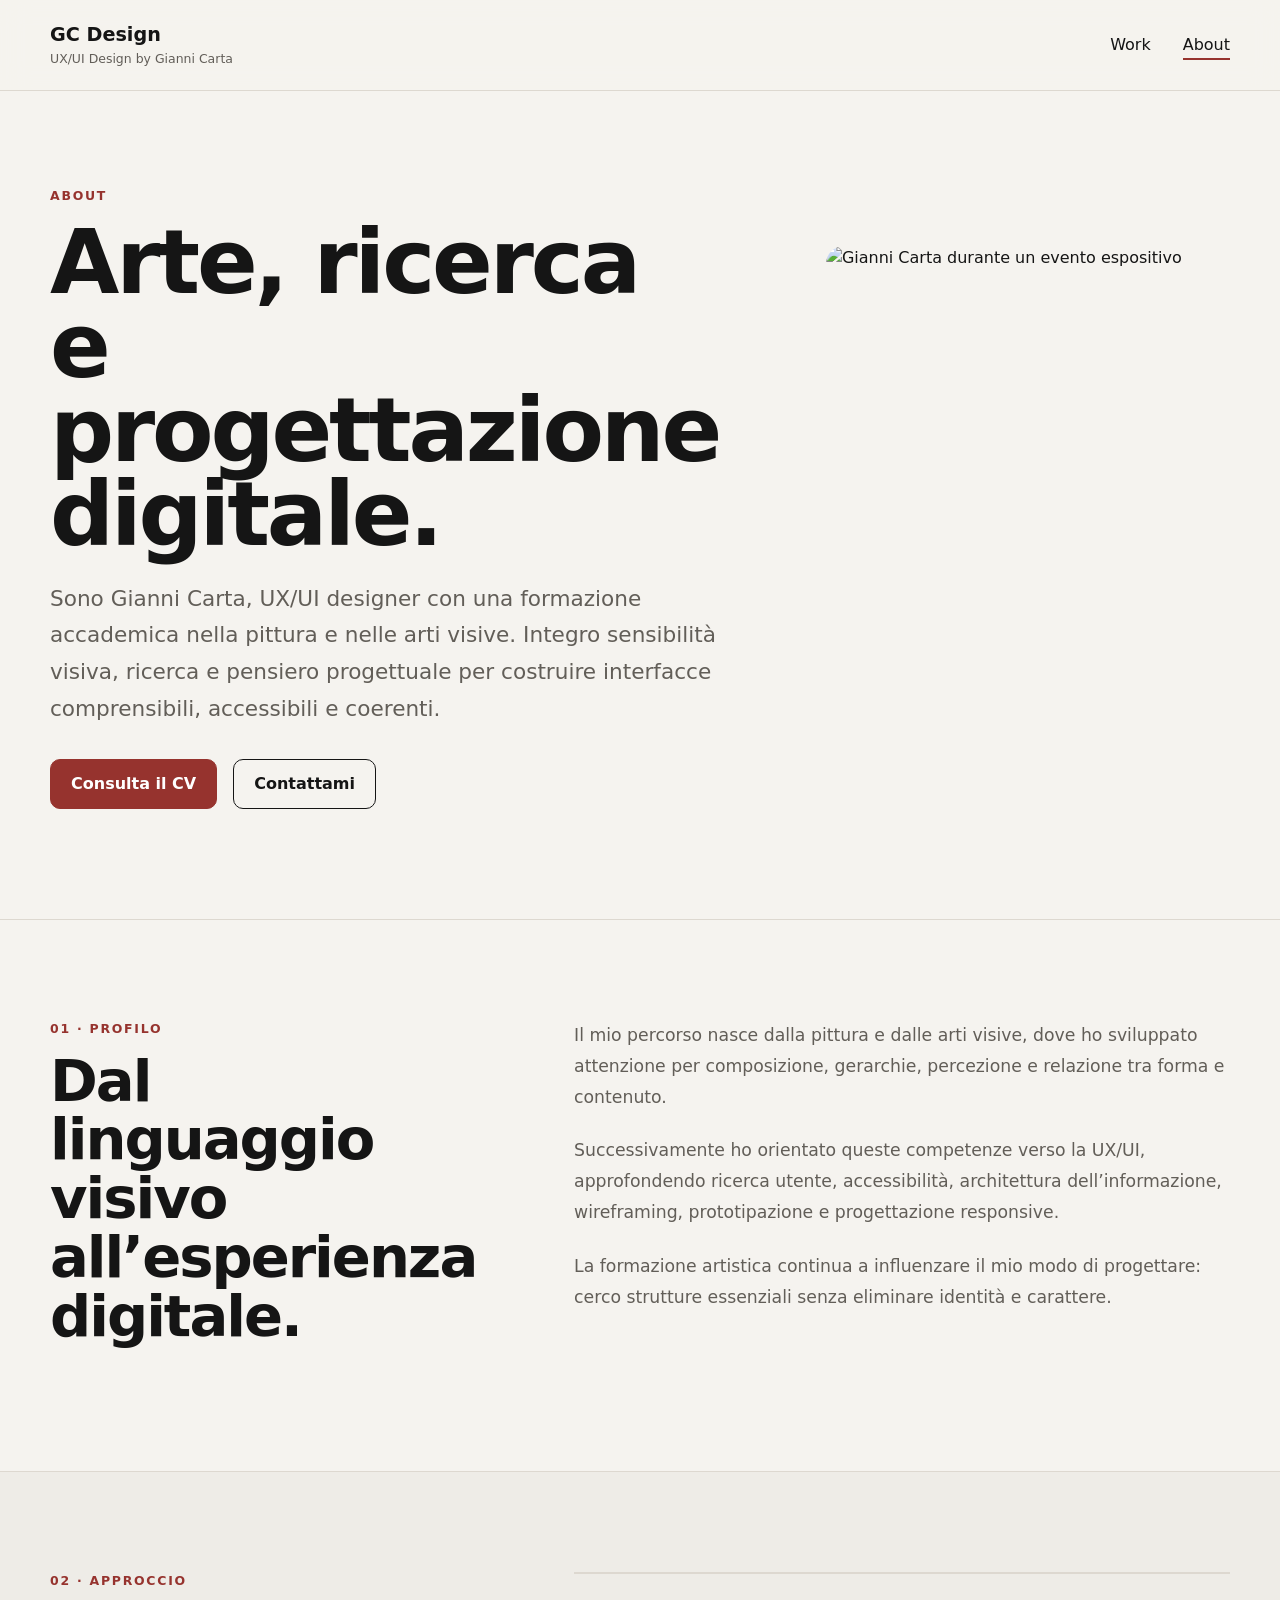
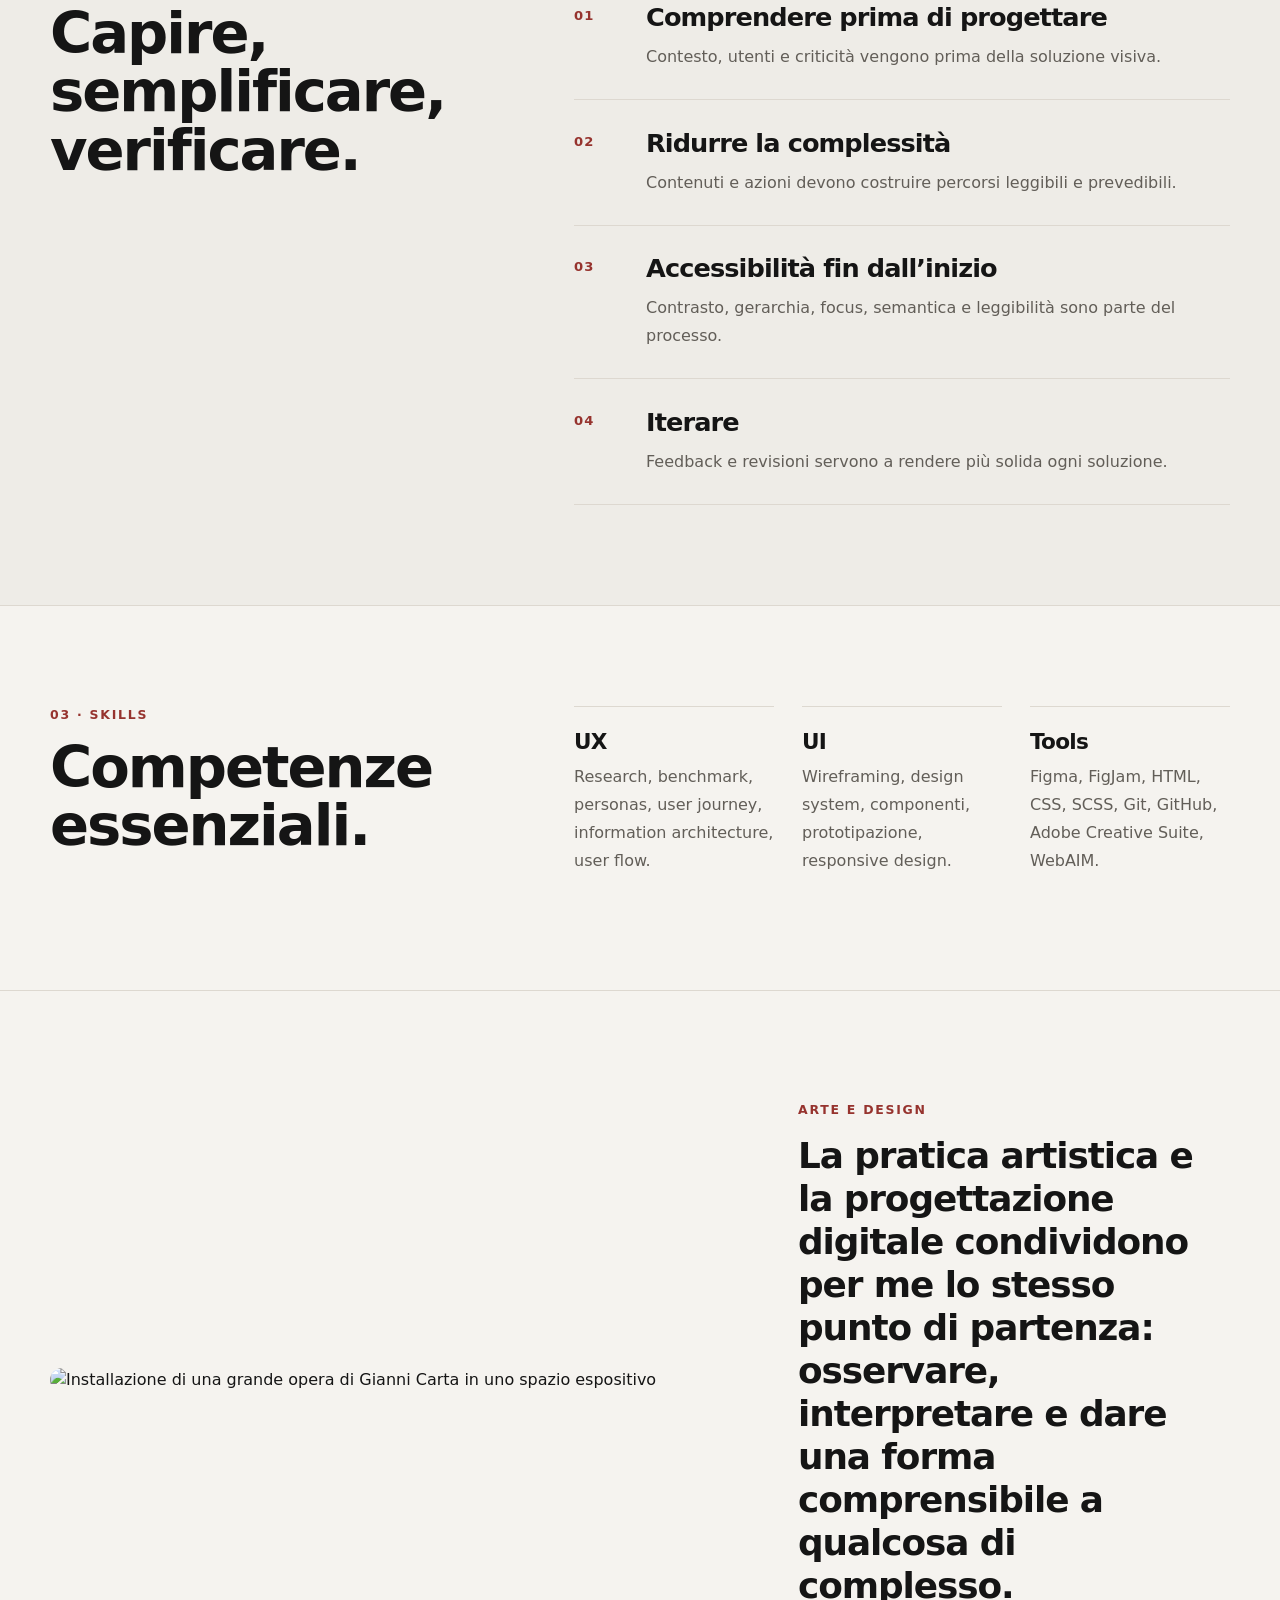
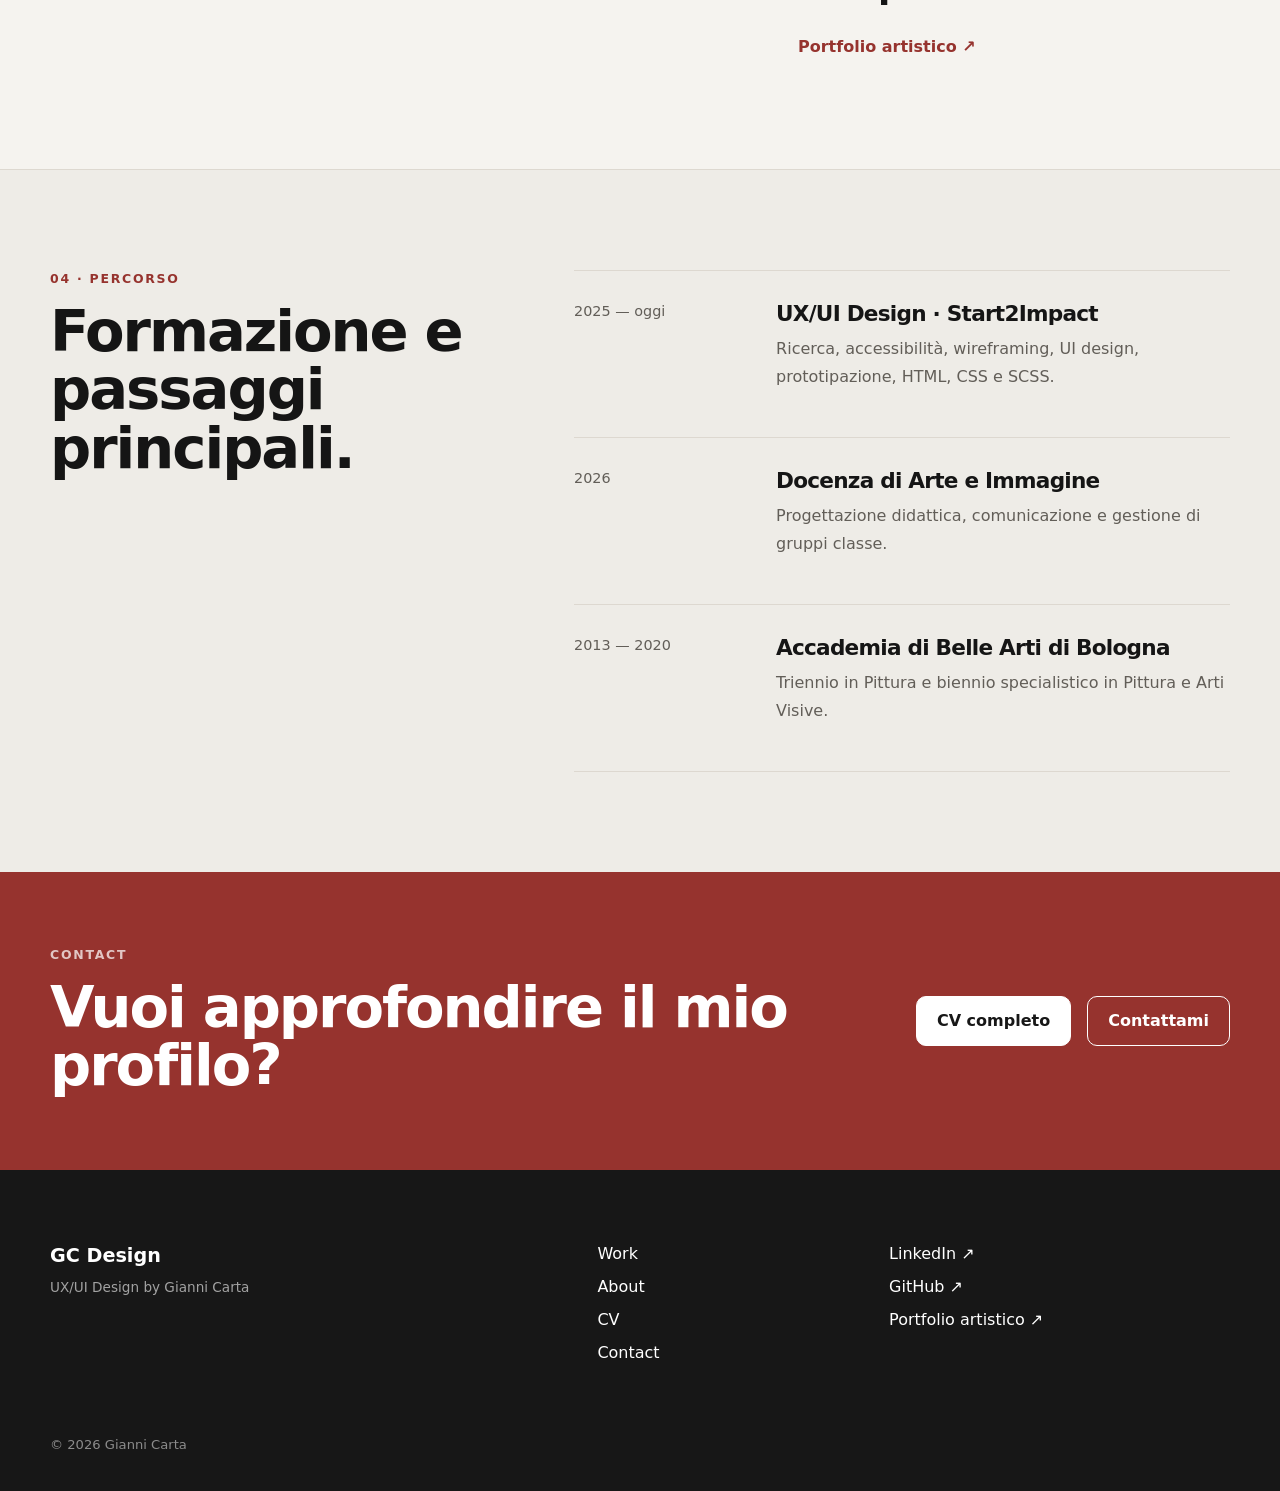
==== about.html @ ec9a5c9a "Update portfolio structure and interface" ====
<!DOCTYPE html>
<html lang="it">
<head>
  <meta charset="UTF-8">
  <meta name="viewport" content="width=device-width, initial-scale=1.0">
  <meta name="description" content="Profilo di Gianni Carta, UX/UI designer con formazione nella pittura e nelle arti visive.">

  <meta property="og:type" content="website">
  <meta property="og:title" content="About | GC Design">
  <meta property="og:description" content="Profilo di Gianni Carta, UX/UI designer con formazione nella pittura e nelle arti visive.">
  <meta property="og:image" content="assets/img/gc-logo-finale.png">

  <title>About | GC Design</title>

  <link rel="icon" type="image/png" href="assets/img/gc-logo-finale.png">
  <link href="https://cdn.jsdelivr.net/npm/bootstrap@5.3.3/dist/css/bootstrap.min.css" rel="stylesheet">
  <link rel="stylesheet" href="css/main.css">
</head>
<body id="top">
  <header class="site-header">
    <div class="site-shell header-inner">
      <a class="brand" href="index.html" aria-label="GC Design, Work">
        <span class="brand-name">GC Design</span>
        <span class="brand-subtitle">UX/UI Design by Gianni Carta</span>
      </a>

      <button
        class="menu-toggle"
        type="button"
        aria-expanded="false"
        aria-controls="main-menu"
        aria-label="Apri il menu di navigazione"
      >
        <span></span><span></span><span></span>
      </button>

      <nav id="main-menu" class="main-nav" aria-label="Navigazione principale">
        <ul class="nav-list">
          <li><a href="index.html">Work</a></li>
          <li><a class="active" aria-current="page" href="about.html">About</a></li>
        </ul>
      </nav>
    </div>
  </header>

  <main>
    <section class="about-hero">
      <div class="site-shell about-hero-grid reveal">
        <div>
          <p class="kicker">About</p>
          <h1>Arte, ricerca e progettazione digitale.</h1>
          <p class="intro-lead">
            Sono Gianni Carta, UX/UI designer con una formazione accademica nella
            pittura e nelle arti visive. Integro sensibilità visiva, ricerca e
            pensiero progettuale per costruire interfacce comprensibili, accessibili
            e coerenti.
          </p>

          <div class="about-actions d-flex flex-wrap gap-3">
            <a class="button-primary" href="cv.html">Consulta il CV</a>
            <a class="button-secondary" href="contact.html">Contattami</a>
          </div>
        </div>

        <figure class="portrait-card">
          <img
            src="assets/img/about/gianni-event-portrait.webp"
            alt="Gianni Carta durante un evento espositivo"
          >
        </figure>
      </div>
    </section>

    <section class="about-block">
      <div class="site-shell split-section reveal">
        <div>
          <p class="kicker">01 · Profilo</p>
          <h2>Dal linguaggio visivo all’esperienza digitale.</h2>
        </div>

        <div class="split-copy">
          <p>
            Il mio percorso nasce dalla pittura e dalle arti visive, dove ho
            sviluppato attenzione per composizione, gerarchie, percezione e
            relazione tra forma e contenuto.
          </p>
          <p>
            Successivamente ho orientato queste competenze verso la UX/UI,
            approfondendo ricerca utente, accessibilità, architettura
            dell’informazione, wireframing, prototipazione e progettazione
            responsive.
          </p>
          <p>
            La formazione artistica continua a influenzare il mio modo di
            progettare: cerco strutture essenziali senza eliminare identità e
            carattere.
          </p>
        </div>
      </div>
    </section>

    <section class="about-block section-muted">
      <div class="site-shell split-section reveal">
        <div>
          <p class="kicker">02 · Approccio</p>
          <h2>Capire, semplificare, verificare.</h2>
        </div>

        <div class="principles-list">

          <article class="principle-item reveal">
            <span class="principle-number">01</span>
            <div class="principle-copy">
              <h3>Comprendere prima di progettare</h3>
              <p>Contesto, utenti e criticità vengono prima della soluzione visiva.</p>
            </div>
          </article>

          <article class="principle-item reveal">
            <span class="principle-number">02</span>
            <div class="principle-copy">
              <h3>Ridurre la complessità</h3>
              <p>Contenuti e azioni devono costruire percorsi leggibili e prevedibili.</p>
            </div>
          </article>

          <article class="principle-item reveal">
            <span class="principle-number">03</span>
            <div class="principle-copy">
              <h3>Accessibilità fin dall’inizio</h3>
              <p>Contrasto, gerarchia, focus, semantica e leggibilità sono parte del processo.</p>
            </div>
          </article>

          <article class="principle-item reveal">
            <span class="principle-number">04</span>
            <div class="principle-copy">
              <h3>Iterare</h3>
              <p>Feedback e revisioni servono a rendere più solida ogni soluzione.</p>
            </div>
          </article>

        </div>
      </div>
    </section>

    <section class="about-block">
      <div class="site-shell split-section reveal">
        <div>
          <p class="kicker">03 · Skills</p>
          <h2>Competenze essenziali.</h2>
        </div>

        <div class="skill-columns">
          <div>
            <h3>UX</h3>
            <p>Research, benchmark, personas, user journey, information architecture, user flow.</p>
          </div>
          <div>
            <h3>UI</h3>
            <p>Wireframing, design system, componenti, prototipazione, responsive design.</p>
          </div>
          <div>
            <h3>Tools</h3>
            <p>Figma, FigJam, HTML, CSS, SCSS, Git, GitHub, Adobe Creative Suite, WebAIM.</p>
          </div>
        </div>
      </div>
    </section>

    <section class="about-art">
      <div class="site-shell art-grid reveal">
        <figure>
          <img
            src="assets/img/about/about-artwork-installation.webp"
            alt="Installazione di una grande opera di Gianni Carta in uno spazio espositivo"
          >
        </figure>

        <div>
          <p class="kicker">Arte e design</p>
          <blockquote>
            La pratica artistica e la progettazione digitale condividono per me
            lo stesso punto di partenza: osservare, interpretare e dare una forma
            comprensibile a qualcosa di complesso.
          </blockquote>
          <a class="text-link" href="https://giannicarta.com" target="_blank" rel="noopener noreferrer">
            Portfolio artistico ↗
          </a>
        </div>
      </div>
    </section>

    <section class="about-block section-muted">
      <div class="site-shell split-section reveal">
        <div>
          <p class="kicker">04 · Percorso</p>
          <h2>Formazione e passaggi principali.</h2>
        </div>

        <div class="timeline-simple">
          <article>
            <time>2025 — oggi</time>
            <div>
              <h3>UX/UI Design · Start2Impact</h3>
              <p>Ricerca, accessibilità, wireframing, UI design, prototipazione, HTML, CSS e SCSS.</p>
            </div>
          </article>
          <article>
            <time>2026</time>
            <div>
              <h3>Docenza di Arte e Immagine</h3>
              <p>Progettazione didattica, comunicazione e gestione di gruppi classe.</p>
            </div>
          </article>
          <article>
            <time>2013 — 2020</time>
            <div>
              <h3>Accademia di Belle Arti di Bologna</h3>
              <p>Triennio in Pittura e biennio specialistico in Pittura e Arti Visive.</p>
            </div>
          </article>
        </div>
      </div>
    </section>

    <section class="contact-strip">
      <div class="site-shell contact-strip-inner">
        <div>
          <p class="kicker kicker-light">Contact</p>
          <h2>Vuoi approfondire il mio profilo?</h2>
        </div>
        <div class="d-flex flex-wrap gap-3">
          <a class="button-light" href="cv.html">CV completo</a>
          <a class="button-light button-light-outline" href="contact.html">Contattami</a>
        </div>
      </div>
    </section>
  </main>

  <footer class="site-footer">
    <div class="site-shell footer-grid">
      <div>
        <p class="footer-brand">GC Design</p>
        <p class="footer-note">UX/UI Design by Gianni Carta</p>
      </div>

      <nav aria-label="Navigazione secondaria">
        <ul class="footer-links">
          <li><a href="index.html">Work</a></li>
          <li><a href="about.html">About</a></li>
          <li><a href="cv.html">CV</a></li>
          <li><a href="contact.html">Contact</a></li>
        </ul>
      </nav>

      <div class="footer-links">
        <a href="https://www.linkedin.com/in/gianni-carta-244ba2430/" target="_blank" rel="noopener noreferrer">LinkedIn ↗</a>
        <a href="https://github.com/giannicartaux-arch" target="_blank" rel="noopener noreferrer">GitHub ↗</a>
        <a href="https://giannicarta.com" target="_blank" rel="noopener noreferrer">Portfolio artistico ↗</a>
      </div>

      <p class="footer-copy">© 2026 Gianni Carta</p>
    </div>
  </footer>

  <button class="back-to-top" type="button" aria-label="Torna all'inizio della pagina" title="Torna su">
    ↑
  </button>

  <script src="js/main.js"></script>
</body>
</html>
---- css/main.css ----
/* ====================================================== */
/* GC DESIGN — MAIN SCSS */
/* Revisione semplificata Work / About */
/* ====================================================== */



:root {
  --bs-body-font-family: Inter, ui-sans-serif, system-ui, -apple-system, BlinkMacSystemFont, "Segoe UI", sans-serif;
}

*,
*::before,
*::after {
  box-sizing: border-box;
}

html {
  scroll-behavior: smooth;
}

body {
  margin: 0;
  background: #f5f3ef;
  color: #151515;
  font-family: var(--bs-body-font-family);
  line-height: 1.5;
}

body.menu-open {
  overflow: hidden;
}

img,
video,
svg {
  display: block;
  max-width: 100%;
}

a {
  color: inherit;
}

a:focus-visible,
button:focus-visible,
input:focus-visible,
textarea:focus-visible {
  outline: 3px solid rgba(150, 51, 46, 0.28);
  outline-offset: 4px;
}

button,
input,
textarea {
  font: inherit;
}

ul,
ol {
  margin: 0;
  padding: 0;
}

.site-shell {
  width: min(calc(100% - 48px), 1180px);
  margin-inline: auto;
}

.kicker {
  margin: 0 0 14px;
  color: #96332e;
  font-size: 0.78rem;
  font-weight: 800;
  letter-spacing: 0.14em;
  text-transform: uppercase;
}

.kicker-light {
  color: rgba(255, 255, 255, 0.72);
}

h1,
h2,
h3,
p {
  margin-top: 0;
}

h1,
h2,
h3 {
  font-weight: 760;
  letter-spacing: -0.035em;
}

h1 {
  margin-bottom: 24px;
  font-size: clamp(3rem, 7vw, 6.4rem);
  line-height: 0.94;
}

h2 {
  margin-bottom: 24px;
  font-size: clamp(2rem, 4.5vw, 4.2rem);
  line-height: 1.02;
}

h3 {
  font-size: 1.35rem;
  line-height: 1.2;
}

.intro-lead {
  max-width: 780px;
  margin-bottom: 32px;
  color: #625e58;
  font-size: clamp(1.08rem, 1.8vw, 1.35rem);
  line-height: 1.7;
}

.text-link {
  color: #96332e;
  font-weight: 700;
  text-decoration: none;
}

.text-link:hover {
  text-decoration: underline;
}

.button-primary,
.button-secondary,
.button-light {
  display: inline-flex;
  align-items: center;
  justify-content: center;
  min-height: 48px;
  padding: 12px 20px;
  border-radius: 10px;
  font-weight: 700;
  text-decoration: none;
  transition: transform 180ms ease, background-color 180ms ease, color 180ms ease;
}

.button-primary {
  border: 1px solid #96332e;
  background: #96332e;
  color: #fff;
}

.button-primary:hover {
  background: #782721;
  color: #fff;
  transform: translateY(-2px);
}

.button-secondary {
  border: 1px solid #151515;
  background: transparent;
  color: #151515;
}

.button-secondary:hover {
  background: #151515;
  color: #fff;
  transform: translateY(-2px);
}

.button-light {
  border: 1px solid #fff;
  background: #fff;
  color: #171717;
}

.button-light:hover {
  color: #171717;
  transform: translateY(-2px);
}

.button-light-outline {
  background: transparent;
  color: #fff;
}

/* HEADER */

.site-header {
  position: sticky;
  top: 0;
  z-index: 1000;
  border-bottom: 1px solid #ddd8d0;
  background: rgba(245, 243, 239, 0.94);
  backdrop-filter: blur(14px);
}

.header-inner {
  display: flex;
  min-height: 90px;
  align-items: center;
  justify-content: space-between;
  gap: 32px;
}

.brand {
  display: inline-flex;
  flex-direction: column;
  text-decoration: none;
}

.brand-name {
  font-size: 1.2rem;
  font-weight: 800;
}

.brand-subtitle {
  color: #625e58;
  font-size: 0.78rem;
}

.nav-list {
  display: flex;
  gap: 32px;
  list-style: none;
}

.nav-list a {
  position: relative;
  padding: 8px 0;
  text-decoration: none;
}

.nav-list a::after {
  position: absolute;
  right: 0;
  bottom: 2px;
  left: 0;
  height: 2px;
  background: #96332e;
  content: "";
  opacity: 0;
  transform: scaleX(0.4);
  transition: opacity 160ms ease, transform 160ms ease;
}

.nav-list a:hover::after,
.nav-list a.active::after {
  opacity: 1;
  transform: scaleX(1);
}

.menu-toggle {
  display: none;
  width: 44px;
  height: 44px;
  padding: 9px;
  border: 0;
  background: transparent;
}

.menu-toggle span {
  display: block;
  height: 2px;
  margin: 5px 0;
  background: #151515;
  transition: transform 180ms ease, opacity 180ms ease;
}

/* HOME / WORK */

.work-intro {
  padding: 110px 0 100px;
}

.work-intro-inner {
  max-width: 980px;
}

.intro-links {
  margin-top: 28px;
}

.work-section {
  padding: 36px 0 120px;
}

.section-label-row {
  margin-bottom: 28px;
}

.work-list {
  display: grid;
  gap: 42px;
}

.work-card {
  position: relative;
  display: block;
  overflow: hidden;
  aspect-ratio: 16 / 9;
  border-radius: 18px;
  background: #ddd;
  box-shadow: 0 18px 50px rgba(0, 0, 0, 0.08);
  text-decoration: none;
}

.work-card img {
  width: 100%;
  height: 100%;
  object-fit: cover;
  transition: transform 420ms ease, filter 260ms ease;
}

.work-card::after {
  position: absolute;
  inset: 0;
  background: rgba(0, 0, 0, 0.58);
  content: "";
  opacity: 0;
  transition: opacity 220ms ease;
}

.work-card-overlay {
  position: absolute;
  z-index: 2;
  inset: auto 0 0 0;
  display: flex;
  flex-direction: column;
  gap: 8px;
  padding: clamp(24px, 5vw, 54px);
  color: #fff;
  opacity: 0;
  transform: translateY(14px);
  transition: opacity 220ms ease, transform 220ms ease;
}

.work-card-type {
  font-size: 0.8rem;
  font-weight: 800;
  letter-spacing: 0.12em;
  text-transform: uppercase;
}

.work-card-title {
  max-width: 800px;
  font-size: clamp(2rem, 5vw, 5rem);
  font-weight: 760;
  letter-spacing: -0.045em;
  line-height: 0.98;
}

.work-card-action {
  margin-top: 8px;
  font-weight: 700;
}

.work-card:hover img,
.work-card:focus-visible img {
  filter: saturate(0.8);
  transform: scale(1.015);
}

.work-card:hover::after,
.work-card:focus-visible::after,
.work-card:hover .work-card-overlay,
.work-card:focus-visible .work-card-overlay {
  opacity: 1;
}

.work-card:hover .work-card-overlay,
.work-card:focus-visible .work-card-overlay {
  transform: translateY(0);
}

.home-about,
.about-block,
.cv-section,
.contact-main,
.case-section {
  padding: 100px 0;
  border-top: 1px solid #ddd8d0;
}

.split-section,
.case-grid,
.cv-grid {
  display: grid;
  grid-template-columns: minmax(260px, 0.9fr) minmax(0, 1.4fr);
  gap: clamp(48px, 8vw, 110px);
  align-items: start;
}

.split-copy {
  max-width: 720px;
  color: #625e58;
  font-size: 1.08rem;
  line-height: 1.8;
}

.split-copy p + p {
  margin-top: 22px;
}

.contact-strip {
  padding: 74px 0;
  background: #96332e;
  color: #fff;
}

.contact-strip-inner {
  display: flex;
  align-items: center;
  justify-content: space-between;
  gap: 36px;
}

.contact-strip h2 {
  max-width: 760px;
  margin-bottom: 0;
}

/* ABOUT */

.about-hero,
.subpage-hero,
.contact-hero,
.case-hero {
  padding: 96px 0 110px;
}

.about-hero-grid,
.contact-hero-grid,
.subpage-hero-grid {
  display: grid;
  grid-template-columns: minmax(0, 1.25fr) minmax(280px, 0.75fr);
  gap: clamp(48px, 8vw, 110px);
  align-items: center;
}

.about-actions {
  margin-top: 28px;
}

.portrait-card {
  margin: 0;
}

.portrait-card img {
  width: 100%;
  aspect-ratio: 4 / 5;
  border-radius: 18px;
  object-fit: cover;
}

.section-muted {
  background: #eeece7;
}

.principles-list {
  border-top: 1px solid #ddd8d0;
}

.principles-list article {
  display: grid;
  grid-template-columns: 54px minmax(0, 1fr);
  gap: 18px;
  padding: 28px 0;
  border-bottom: 1px solid #ddd8d0;
}

.principles-list article > span {
  color: #96332e;
  font-size: 0.82rem;
  font-weight: 800;
}

.principles-list p,
.skill-columns p,
.timeline-simple p,
.cv-timeline p,
.cv-copy p,
.contact-info p,
.case-lead {
  color: #625e58;
  line-height: 1.75;
}

.skill-columns {
  display: grid;
  grid-template-columns: repeat(3, minmax(0, 1fr));
  gap: 28px;
}

.skill-columns > div {
  padding-top: 22px;
  border-top: 1px solid #ddd8d0;
}

.about-art {
  padding: 110px 0;
  border-top: 1px solid #ddd8d0;
}

.art-grid {
  display: grid;
  grid-template-columns: minmax(0, 1.2fr) minmax(280px, 0.8fr);
  gap: clamp(48px, 8vw, 100px);
  align-items: center;
}

.art-grid figure {
  margin: 0;
}

.art-grid img {
  width: 100%;
  border-radius: 18px;
}

.art-grid blockquote {
  margin: 0 0 28px;
  font-size: clamp(1.4rem, 2.8vw, 2.5rem);
  font-weight: 650;
  letter-spacing: -0.03em;
  line-height: 1.2;
}

.timeline-simple,
.cv-timeline {
  border-top: 1px solid #ddd8d0;
}

.timeline-simple article,
.cv-timeline article {
  display: grid;
  grid-template-columns: 170px minmax(0, 1fr);
  gap: 32px;
  padding: 30px 0;
  border-bottom: 1px solid #ddd8d0;
}

.timeline-simple time,
.cv-meta {
  color: #625e58;
  font-size: 0.9rem;
}

.cv-meta {
  display: flex;
  flex-direction: column;
  gap: 6px;
}

/* BREADCRUMB */

.breadcrumb {
  margin: 0;
  padding: 16px 0;
  border-bottom: 1px solid #ddd8d0;
  background: #ffffff;
}

.breadcrumb ol {
  display: flex;
  flex-wrap: wrap;
  gap: 8px;
  list-style: none;
  color: #625e58;
  font-size: 0.88rem;
}

.breadcrumb a {
  color: #625e58;
  text-decoration: none;
}

.breadcrumb a:hover {
  color: #96332e;
  text-decoration: underline;
}

.breadcrumb [aria-current="page"] {
  color: #151515;
  font-weight: 700;
}

/* CV */

.subpage-role {
  margin-bottom: 18px;
  color: #96332e;
  font-size: 1rem;
  font-weight: 800;
  letter-spacing: 0.1em;
  text-transform: uppercase;
}

.cv-heading {
  position: sticky;
  top: 116px;
}

.cv-copy {
  max-width: 760px;
  font-size: 1.08rem;
}

.cv-copy p + p {
  margin-top: 22px;
}

.tool-cloud {
  list-style: none;
}

.tool-cloud li {
  padding: 9px 14px;
  border: 1px solid #ddd8d0;
  border-radius: 999px;
  background: #ffffff;
}

.language-grid {
  display: grid;
  grid-template-columns: repeat(2, minmax(0, 1fr));
  gap: 28px;
}

/* CONTACT */

.email-card {
  position: relative;
  display: flex;
  min-height: 240px;
  flex-direction: column;
  justify-content: flex-end;
  gap: 10px;
  padding: 34px;
  border-radius: 18px;
  background: #96332e;
  color: #fff;
  text-decoration: none;
}

.email-card strong {
  font-size: clamp(1.5rem, 3vw, 2.5rem);
}

.email-card > span:last-child {
  position: absolute;
  top: 28px;
  right: 30px;
  font-size: 1.7rem;
}

.email-card:hover {
  background: #782721;
  color: #fff;
}

.contact-grid {
  display: grid;
  grid-template-columns: minmax(260px, 0.7fr) minmax(0, 1.3fr);
  gap: clamp(48px, 8vw, 110px);
  align-items: start;
}

.contact-info {
  position: sticky;
  top: 120px;
}

.contact-social {
  display: flex;
  flex-direction: column;
  margin-top: 34px;
  border-top: 1px solid #ddd8d0;
}

.contact-social a {
  padding: 14px 0;
  border-bottom: 1px solid #ddd8d0;
  text-decoration: none;
}

.contact-social a:hover {
  color: #96332e;
}

.contact-form-card {
  padding: clamp(26px, 4vw, 48px);
  border: 1px solid #ddd8d0;
  border-radius: 18px;
  background: #ffffff;
}

.form-intro {
  margin-bottom: 34px;
  color: #625e58;
}

.form-row {
  display: grid;
  grid-template-columns: repeat(2, minmax(0, 1fr));
  gap: 18px;
}

.form-field {
  display: flex;
  flex-direction: column;
  gap: 9px;
  margin-bottom: 20px;
}

.form-field label,
.consent-row label {
  font-size: 0.9rem;
  font-weight: 700;
}

.form-field input,
.form-field textarea {
  width: 100%;
  border: 1px solid #ddd8d0;
  border-radius: 10px;
  background: #f5f3ef;
  padding: 14px 15px;
  color: #151515;
}

.form-field textarea {
  resize: vertical;
}

.consent-row {
  display: grid;
  grid-template-columns: 20px minmax(0, 1fr);
  gap: 10px;
  align-items: start;
  margin: 6px 0 26px;
}

.form-footer {
  display: flex;
  align-items: center;
  gap: 22px;
}

.form-footer p {
  max-width: 340px;
  margin: 0;
  color: #625e58;
  font-size: 0.82rem;
}

/* CASE STUDY */

.case-hero-copy {
  max-width: 900px;
}

.case-cover {
  display: grid;
  margin: 56px 0 42px;
  place-items: center;
  overflow: hidden;
  min-height: 580px;
  border-radius: 18px;
  background: #ebe9e4;
}

.case-cover video {
  width: min(320px, 65vw);
  border: 1px solid #ddd8d0;
  border-radius: 18px;
  box-shadow: 0 18px 50px rgba(0, 0, 0, 0.08);
}

.case-facts {
  display: grid;
  grid-template-columns: repeat(4, minmax(0, 1fr));
  margin: 0;
  border-top: 1px solid #ddd8d0;
  border-bottom: 1px solid #ddd8d0;
}

.case-facts div {
  padding: 22px 20px;
  border-right: 1px solid #ddd8d0;
}

.case-facts div:last-child {
  border-right: 0;
}

.case-facts dt {
  margin-bottom: 7px;
  color: #96332e;
  font-size: 0.75rem;
  font-weight: 800;
  letter-spacing: 0.12em;
  text-transform: uppercase;
}

.case-facts dd {
  margin: 0;
  font-weight: 650;
}

.case-heading {
  position: sticky;
  top: 116px;
}

.case-body {
  min-width: 0;
}

.case-lead {
  max-width: 760px;
  font-size: 1.12rem;
}

.problem-grid {
  display: grid;
  grid-template-columns: repeat(2, minmax(0, 1fr));
  gap: 0 34px;
  margin-top: 54px;
}

.problem-grid article {
  padding: 26px 0;
  border-top: 1px solid #ddd8d0;
}

.problem-grid span {
  display: block;
  margin-bottom: 12px;
  color: #96332e;
  font-size: 0.8rem;
  font-weight: 800;
}

.case-figure {
  margin: 52px 0 0;
}

.case-figure img {
  width: 100%;
  border: 1px solid #ddd8d0;
  border-radius: 14px;
  background: #ffffff;
}

.case-figure figcaption {
  margin-top: 12px;
  color: #625e58;
  font-size: 0.86rem;
}

.two-image-grid {
  display: grid;
  grid-template-columns: repeat(2, minmax(0, 1fr));
  gap: 28px;
}

.case-mobile-shot {
  max-width: 680px;
}

.case-result {
  background: #96332e;
  color: #fff;
}

.case-result .case-lead {
  color: rgba(255, 255, 255, 0.78);
}

/* FOOTER */

.site-footer {
  padding: 72px 0 36px;
  background: #171717;
  color: #fff;
}

.footer-grid {
  display: grid;
  grid-template-columns: 1.2fr 0.6fr 0.8fr;
  gap: 36px;
}

.footer-brand {
  margin-bottom: 6px;
  font-size: 1.2rem;
  font-weight: 800;
}

.footer-note {
  color: rgba(255, 255, 255, 0.6);
  font-size: 0.85rem;
}

.footer-links {
  display: flex;
  flex-direction: column;
  gap: 9px;
  list-style: none;
}

.footer-links a {
  color: #fff;
  text-decoration: none;
}

.footer-links a:hover {
  text-decoration: underline;
}

.footer-copy {
  grid-column: 1 / -1;
  margin: 34px 0 0;
  color: rgba(255, 255, 255, 0.5);
  font-size: 0.82rem;
}

.back-to-top {
  position: fixed;
  z-index: 900;
  right: 24px;
  bottom: 24px;
  width: 46px;
  height: 46px;
  border: 1px solid #ddd8d0;
  border-radius: 50%;
  background: #ffffff;
  color: #151515;
  box-shadow: 0 18px 50px rgba(0, 0, 0, 0.08);
  opacity: 0;
  pointer-events: none;
  transform: translateY(10px);
  transition: opacity 180ms ease, transform 180ms ease;
}

.back-to-top.is-visible {
  opacity: 1;
  pointer-events: auto;
  transform: translateY(0);
}

/* RESPONSIVE */

@media (max-width: 900px) {
  .split-section,
  .case-grid,
  .cv-grid,
  .about-hero-grid,
  .contact-hero-grid,
  .subpage-hero-grid,
  .contact-grid,
  .art-grid {
    grid-template-columns: 1fr;
  }

  .case-facts {
    grid-template-columns: repeat(2, minmax(0, 1fr));
  }

  .case-facts div:nth-child(2) {
    border-right: 0;
  }

  .case-facts div:nth-child(-n + 2) {
    border-bottom: 1px solid #ddd8d0;
  }

  .cv-heading,
  .case-heading,
  .contact-info {
    position: static;
  }

  .skill-columns {
    grid-template-columns: 1fr;
  }

  .case-cover {
    min-height: 480px;
  }
}

@media (max-width: 760px) {
  .site-shell {
    width: min(calc(100% - 32px), 1180px);
  }

  .header-inner {
    min-height: 76px;
  }

  .brand-subtitle {
    display: none;
  }

  .menu-toggle {
    display: block;
  }

  .menu-toggle[aria-expanded="true"] span:nth-child(1) {
    transform: translateY(7px) rotate(45deg);
  }

  .menu-toggle[aria-expanded="true"] span:nth-child(2) {
    opacity: 0;
  }

  .menu-toggle[aria-expanded="true"] span:nth-child(3) {
    transform: translateY(-7px) rotate(-45deg);
  }

  .main-nav {
    position: fixed;
    inset: 76px 0 auto 0;
    display: none;
    min-height: calc(100vh - 76px);
    padding: 30px 24px;
    border-top: 1px solid #ddd8d0;
    background: #f5f3ef;
  }

  .main-nav.is-open {
    display: block;
  }

  .nav-list {
    flex-direction: column;
    gap: 0;
  }

  .nav-list li {
    border-bottom: 1px solid #ddd8d0;
  }

  .nav-list a {
    display: block;
    padding: 22px 0;
    font-size: 1.45rem;
  }

  .work-intro,
  .about-hero,
  .subpage-hero,
  .contact-hero,
  .case-hero {
    padding: 68px 0 76px;
  }

  .work-section,
  .home-about,
  .about-block,
  .cv-section,
  .contact-main,
  .case-section,
  .about-art {
    padding: 70px 0;
  }

  .work-list {
    gap: 24px;
  }

  .work-card {
    aspect-ratio: 4 / 3;
  }

  .work-card::after {
    opacity: 1;
    background: linear-gradient(to top, rgba(0, 0, 0, 0.72), rgba(0, 0, 0, 0.08) 65%);
  }

  .work-card-overlay {
    opacity: 1;
    transform: none;
  }

  .work-card-title {
    font-size: clamp(1.8rem, 9vw, 3.2rem);
  }

  .contact-strip-inner,
  .form-footer {
    align-items: flex-start;
    flex-direction: column;
  }

  .skill-columns,
  .problem-grid,
  .two-image-grid,
  .form-row,
  .language-grid {
    grid-template-columns: 1fr;
  }

  .timeline-simple article,
  .cv-timeline article {
    grid-template-columns: 1fr;
    gap: 10px;
  }

  .case-facts {
    grid-template-columns: 1fr;
  }

  .case-facts div,
  .case-facts div:nth-child(2) {
    border-right: 0;
    border-bottom: 1px solid #ddd8d0;
  }

  .case-facts div:last-child {
    border-bottom: 0;
  }

  .case-cover {
    min-height: 420px;
  }

  .case-cover video {
    width: min(280px, 70vw);
  }

  .footer-grid {
    grid-template-columns: 1fr;
  }

  .footer-copy {
    grid-column: auto;
  }

  .back-to-top {
    right: 16px;
    bottom: 16px;
  }
}

@media (prefers-reduced-motion: reduce) {
  *,
  *::before,
  *::after {
    scroll-behavior: auto !important;
    transition-duration: 0.01ms !important;
    animation-duration: 0.01ms !important;
    animation-iteration-count: 1 !important;
  }
}


/* ====================================================== */
/* V2 — HERO CENTRATO + REVEAL ON SCROLL */
/* ====================================================== */

.work-intro-inner {
  margin-inline: auto;
  text-align: center;
}

.work-intro-inner .intro-lead {
  margin-inline: auto;
}

.work-intro-inner .intro-links {
  justify-content: center;
}

.reveal {
  opacity: 0;
  transform: translateY(28px);
  transition:
    opacity 620ms ease,
    transform 620ms cubic-bezier(0.22, 1, 0.36, 1);
}

.reveal.is-visible {
  opacity: 1;
  transform: translateY(0);
}

.work-card.reveal {
  transition:
    opacity 620ms ease,
    transform 620ms cubic-bezier(0.22, 1, 0.36, 1),
    box-shadow 220ms ease;
}

@media (max-width: 760px) {
  .work-intro-inner {
    text-align: left;
  }

  .work-intro-inner .intro-lead {
    margin-inline: 0;
  }

  .work-intro-inner .intro-links {
    justify-content: flex-start;
  }
}

@media (prefers-reduced-motion: reduce) {
  .reveal,
  .reveal.is-visible {
    opacity: 1;
    transform: none;
  }
}


/* ====================================================== */
/* V3 — ABOUT LAYOUT + STICKY SECTION HEADING + MOTION */
/* ====================================================== */

@media (min-width: 901px) {
  .about-block .split-section > div:first-child,
  .home-about .split-section > div:first-child {
    position: sticky;
    top: 132px;
    align-self: start;
  }
}

.principles-list {
  width: 100%;
}

.principle-item {
  display: grid;
  grid-template-columns: 54px minmax(0, 1fr);
  gap: 24px;
  align-items: start;
  padding: 30px 0;
  border-bottom: 1px solid #ddd8d0;
}

.principle-item:first-child {
  border-top: 1px solid #ddd8d0;
}

.principle-number {
  padding-top: 4px;
  color: #96332e;
  font-size: 0.8rem;
  font-weight: 800;
  letter-spacing: 0.08em;
}

.principle-copy {
  min-width: 0;
  max-width: 680px;
}

.principle-copy h3 {
  margin-bottom: 10px;
  font-size: clamp(1.25rem, 2vw, 1.65rem);
}

.principle-copy p {
  max-width: 620px;
  margin-bottom: 0;
  color: #625e58;
  font-size: 1rem;
  line-height: 1.75;
}

.reveal {
  opacity: 0;
  transform: translateY(42px);
  transition:
    opacity 760ms ease,
    transform 760ms cubic-bezier(0.16, 1, 0.3, 1);
  will-change: opacity, transform;
}

.reveal.is-visible {
  opacity: 1;
  transform: translateY(0);
}

.principle-item.reveal:nth-child(2) { transition-delay: 70ms; }
.principle-item.reveal:nth-child(3) { transition-delay: 140ms; }
.principle-item.reveal:nth-child(4) { transition-delay: 210ms; }

@media (max-width: 900px) {
  .principle-item {
    grid-template-columns: 44px minmax(0, 1fr);
    gap: 18px;
  }
}

@media (max-width: 760px) {
  .principle-item {
    grid-template-columns: 36px minmax(0, 1fr);
    padding: 24px 0;
  }

  .principle-copy,
  .principle-copy p {
    max-width: none;
  }

  .reveal {
    transform: translateY(24px);
  }
}

@media (prefers-reduced-motion: reduce) {
  .reveal,
  .reveal.is-visible {
    opacity: 1;
    transform: none;
    transition: none;
  }
}


/* ====================================================== */
/* FINAL REFINEMENTS — HOME ACTIONS + CONTACT STACK */
/* ====================================================== */

.intro-actions {
  display: flex;
  flex-wrap: wrap;
  justify-content: center;
  gap: 16px;
  margin-top: 34px;
}

.intro-action {
  display: inline-flex;
  align-items: center;
  justify-content: space-between;
  gap: 24px;
  min-width: 180px;
  padding: 14px 18px;
  border-radius: 999px;
  font-weight: 750;
  text-decoration: none;
  transition:
    transform 180ms ease,
    background-color 180ms ease,
    color 180ms ease,
    border-color 180ms ease;
}

.intro-action-primary {
  border: 1px solid #96332e;
  background: #96332e;
  color: #fff;
}

.intro-action-primary:hover {
  background: #782721;
  color: #fff;
  transform: translateY(-2px);
}

.intro-action-secondary {
  border: 1px solid #ddd8d0;
  background: rgba(255, 255, 255, 0.58);
  color: #151515;
}

.intro-action-secondary:hover {
  border-color: #151515;
  background: #ffffff;
  color: #151515;
  transform: translateY(-2px);
}

.contact-stack {
  display: grid;
  gap: 54px;
}

.contact-info-panel {
  padding: clamp(28px, 4vw, 48px);
  border: 1px solid #ddd8d0;
  border-radius: 18px;
  background: rgba(255, 255, 255, 0.5);
}

.contact-info-heading {
  max-width: 760px;
  margin-bottom: 42px;
}

.contact-info-grid {
  display: grid;
  grid-template-columns: repeat(4, minmax(0, 1fr));
  gap: 0;
  border-top: 1px solid #ddd8d0;
}

.contact-info-grid article {
  min-width: 0;
  padding: 24px 28px 8px 0;
}

.contact-info-grid article + article {
  padding-left: 28px;
  border-left: 1px solid #ddd8d0;
}

.contact-info-label {
  display: block;
  margin-bottom: 12px;
  color: #96332e;
  font-size: 0.75rem;
  font-weight: 800;
  letter-spacing: 0.12em;
  text-transform: uppercase;
}

.contact-info-grid p {
  margin: 0;
  color: #151515;
  line-height: 1.65;
}

.contact-info-grid a {
  color: inherit;
  font-weight: 700;
  text-decoration: none;
}

.contact-info-grid a:hover {
  color: #96332e;
  text-decoration: underline;
}

.contact-social-inline {
  display: flex;
  flex-direction: column;
  gap: 8px;
}

.contact-form-wide {
  width: 100%;
  max-width: none;
}

.contact-form-wide > h2 {
  max-width: 860px;
}

.contact-form-wide .form-intro {
  max-width: 740px;
}

.contact-form-wide .contact-form {
  max-width: 980px;
}

.contact-form-wide .form-field textarea {
  min-height: 220px;
}

@media (max-width: 900px) {
  .contact-info-grid {
    grid-template-columns: repeat(2, minmax(0, 1fr));
  }

  .contact-info-grid article {
    padding: 22px 22px 22px 0;
    border-bottom: 1px solid #ddd8d0;
  }

  .contact-info-grid article + article {
    padding-left: 22px;
  }

  .contact-info-grid article:nth-child(3) {
    padding-left: 0;
    border-left: 0;
  }
}

@media (max-width: 760px) {
  .intro-actions {
    justify-content: flex-start;
    gap: 12px;
  }

  .intro-action {
    width: 100%;
    min-width: 0;
  }

  .contact-stack {
    gap: 30px;
  }

  .contact-info-panel {
    padding: 22px 18px;
  }

  .contact-info-heading {
    margin-bottom: 26px;
  }

  .contact-info-grid {
    grid-template-columns: 1fr;
  }

  .contact-info-grid article,
  .contact-info-grid article + article,
  .contact-info-grid article:nth-child(3) {
    padding: 20px 0;
    border-left: 0;
    border-bottom: 1px solid #ddd8d0;
  }

  .contact-info-grid article:last-child {
    border-bottom: 0;
  }

  .contact-form-wide .contact-form {
    max-width: none;
  }
}


/* ====================================================== */
/* JOJOB — PDF PROJECT CARDS */
/* ====================================================== */

.case-cover {
  min-height: 0;
  padding: clamp(24px, 4vw, 52px);
}

.case-cover img {
  width: 100%;
  max-height: 720px;
  object-fit: contain;
  border-radius: 14px;
}

.case-resource-grid {
  display: grid;
  grid-template-columns: repeat(2, minmax(0, 1fr));
  gap: 28px;
  margin-top: 48px;
}

.case-resource-card {
  overflow: hidden;
  border: 1px solid #ddd8d0;
  border-radius: 18px;
  background: #ffffff;
  color: #151515;
  text-decoration: none;
  transition:
    transform 220ms ease,
    box-shadow 220ms ease,
    border-color 220ms ease;
}

.case-resource-card:hover,
.case-resource-card:focus-visible {
  border-color: rgba(150, 51, 46, 0.4);
  box-shadow: 0 18px 50px rgba(0, 0, 0, 0.08);
  color: #151515;
  transform: translateY(-4px);
}

.case-resource-media {
  overflow: hidden;
  aspect-ratio: 16 / 10;
  border-bottom: 1px solid #ddd8d0;
  background: #ebe8e2;
}

.case-resource-media img {
  width: 100%;
  height: 100%;
  object-fit: cover;
  transition:
    transform 320ms ease,
    opacity 220ms ease;
}

.case-resource-card:hover .case-resource-media img,
.case-resource-card:focus-visible .case-resource-media img {
  opacity: 0.9;
  transform: scale(1.015);
}

.case-resource-copy {
  padding: 24px;
}

.case-resource-label {
  margin-bottom: 10px;
  color: #96332e;
  font-size: 0.74rem;
  font-weight: 800;
  letter-spacing: 0.12em;
  text-transform: uppercase;
}

.case-resource-copy h3 {
  margin-bottom: 22px;
  font-size: clamp(1.45rem, 2.5vw, 2rem);
}

.case-resource-copy > span {
  color: #625e58;
  font-size: 0.9rem;
  font-weight: 700;
}

.case-final-ui {
  margin-top: 72px;
}

@media (max-width: 760px) {
  .case-resource-grid {
    grid-template-columns: 1fr;
    gap: 20px;
    margin-top: 34px;
  }

  .case-resource-copy {
    padding: 20px;
  }

  .case-resource-media {
    aspect-ratio: 4 / 3;
  }

  .case-final-ui {
    margin-top: 48px;
  }
}


/* ====================================================== */
/* HOME HERO — REFINED EDITORIAL VERSION */
/* ====================================================== */

.work-intro {
  padding-block: clamp(86px, 11vw, 150px) clamp(78px, 9vw, 120px);
}

.work-intro-inner {
  max-width: 940px;
}

.work-intro-inner .kicker {
  margin-bottom: 22px;
}

.work-intro-inner h1 {
  max-width: 920px;
  margin-inline: auto;
  margin-bottom: 26px;
  font-size: clamp(3.7rem, 7.2vw, 6.7rem);
  line-height: 0.94;
  letter-spacing: -0.055em;
  text-wrap: balance;
}

.work-intro-inner .intro-lead {
  max-width: 760px;
  font-size: clamp(1.05rem, 1.45vw, 1.25rem);
  line-height: 1.68;
}

.intro-actions {
  display: flex;
  flex-wrap: wrap;
  justify-content: center;
  gap: 14px;
  margin-top: 38px;
}

.intro-action {
  display: inline-flex;
  align-items: center;
  justify-content: space-between;
  gap: 28px;
  min-width: 168px;
  min-height: 52px;
  padding: 13px 17px 13px 20px;
  border-radius: 12px;
  font-size: 0.94rem;
  font-weight: 760;
  letter-spacing: -0.01em;
  text-decoration: none;
  transition: transform 180ms ease, background-color 180ms ease, border-color 180ms ease, color 180ms ease, box-shadow 180ms ease;
}

.intro-action-icon {
  display: inline-flex;
  align-items: center;
  justify-content: center;
  width: 24px;
  height: 24px;
  font-size: 1rem;
  transition: transform 180ms ease;
}

.intro-action-primary {
  border: 1px solid #96332e;
  background: #96332e;
  color: #fff;
  box-shadow: 0 8px 22px rgba(150, 51, 46, 0.12);
}

.intro-action-primary:hover,
.intro-action-primary:focus-visible {
  background: #782721;
  border-color: #782721;
  color: #fff;
  transform: translateY(-2px);
  box-shadow: 0 12px 28px rgba(150, 51, 46, 0.18);
}

.intro-action-secondary {
  border: 1px solid #ddd8d0;
  background: rgba(255, 255, 255, 0.56);
  color: #151515;
}

.intro-action-secondary:hover,
.intro-action-secondary:focus-visible {
  border-color: rgba(21, 21, 21, 0.45);
  background: #ffffff;
  color: #151515;
  transform: translateY(-2px);
}

.intro-action:hover .intro-action-icon,
.intro-action:focus-visible .intro-action-icon {
  transform: translate(2px, -2px);
}

.work-card-overlay {
  transition: background-color 220ms ease, opacity 220ms ease;
}

.work-card:hover .work-card-overlay,
.work-card:focus-visible .work-card-overlay {
  background: rgba(0, 0, 0, 0.62);
}

@media (max-width: 760px) {
  .work-intro { padding-block: 72px 68px; }
  .work-intro-inner { max-width: none; text-align: left; }
  .work-intro-inner h1 { max-width: 620px; margin-inline: 0; font-size: clamp(3rem, 15vw, 4.6rem); line-height: 0.96; }
  .work-intro-inner .intro-lead { margin-inline: 0; max-width: 610px; font-size: 1.02rem; }
  .intro-actions { justify-content: flex-start; gap: 12px; margin-top: 30px; }
  .intro-action { width: auto; min-width: 158px; }
  .work-card-overlay { background: rgba(0, 0, 0, 0.58); }
}

@media (max-width: 480px) {
  .intro-actions { display: grid; grid-template-columns: 1fr 1fr; width: 100%; }
  .intro-action { min-width: 0; width: 100%; }
}
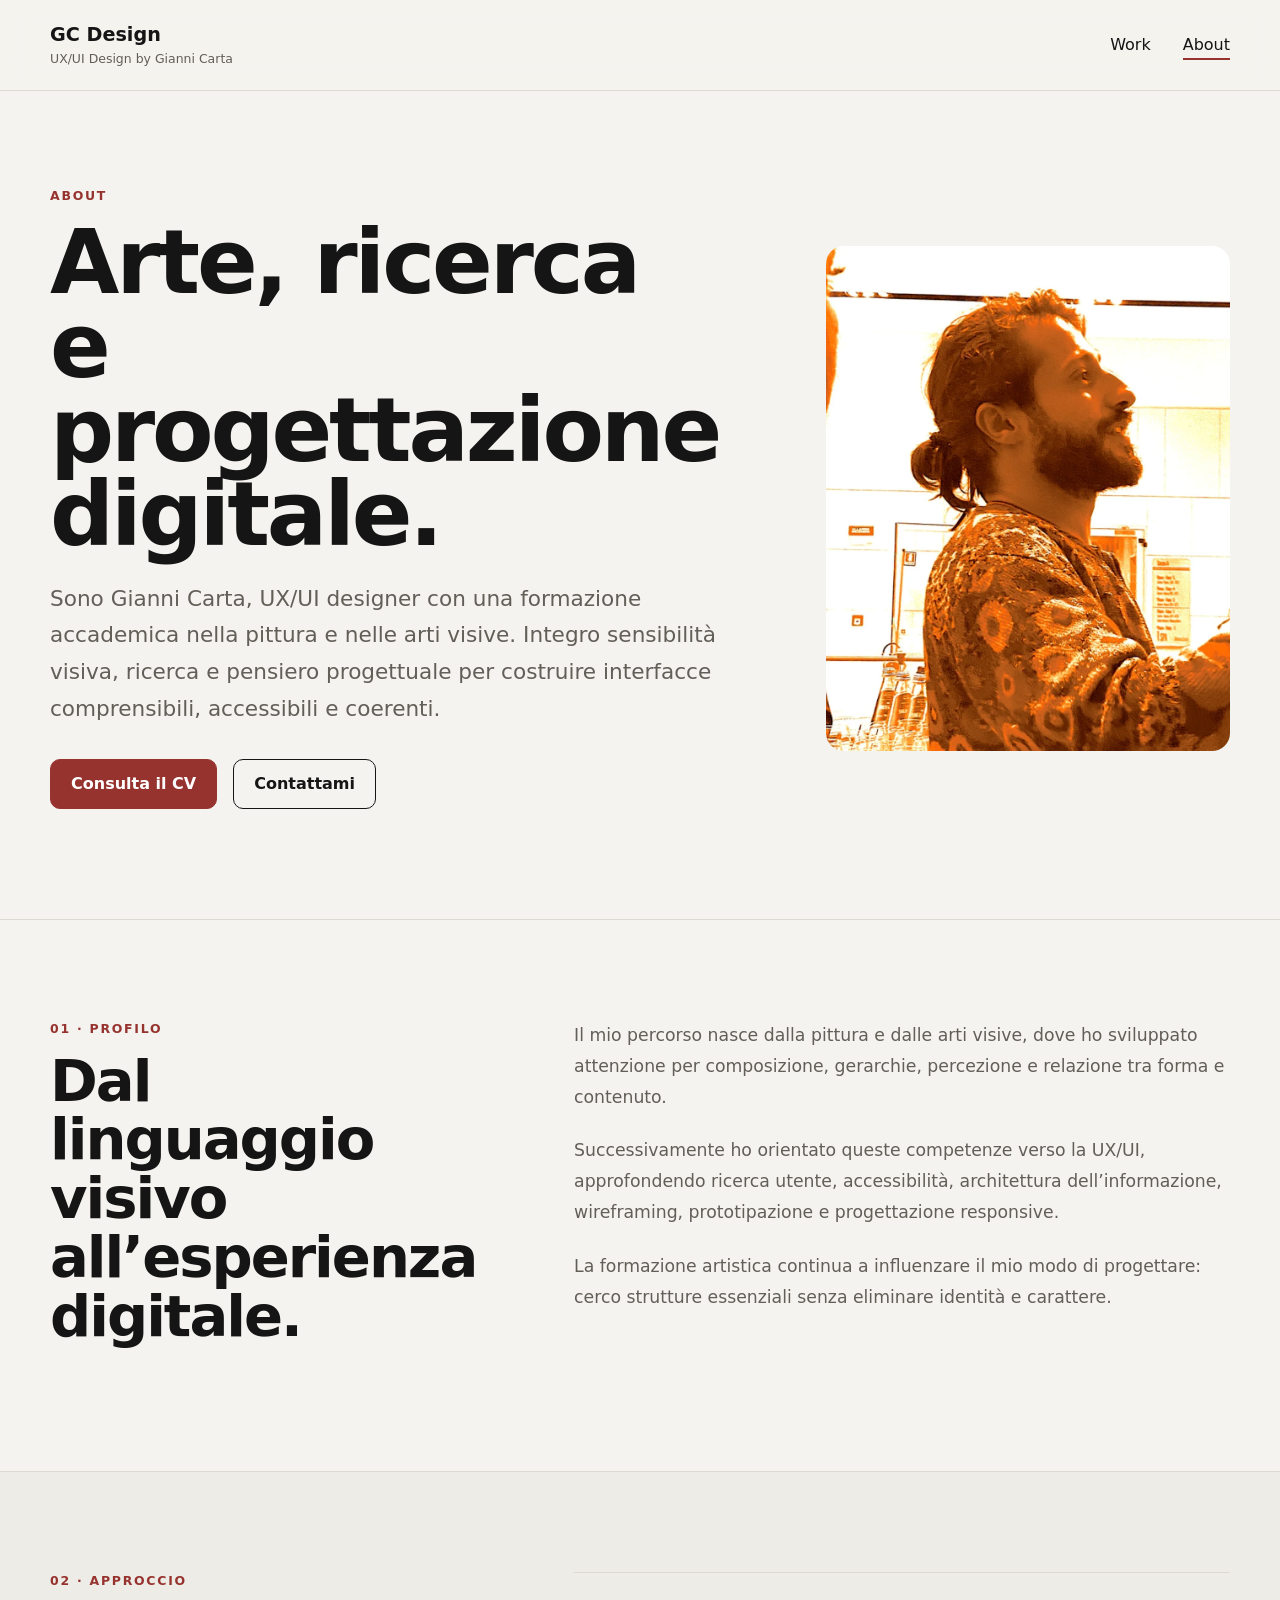
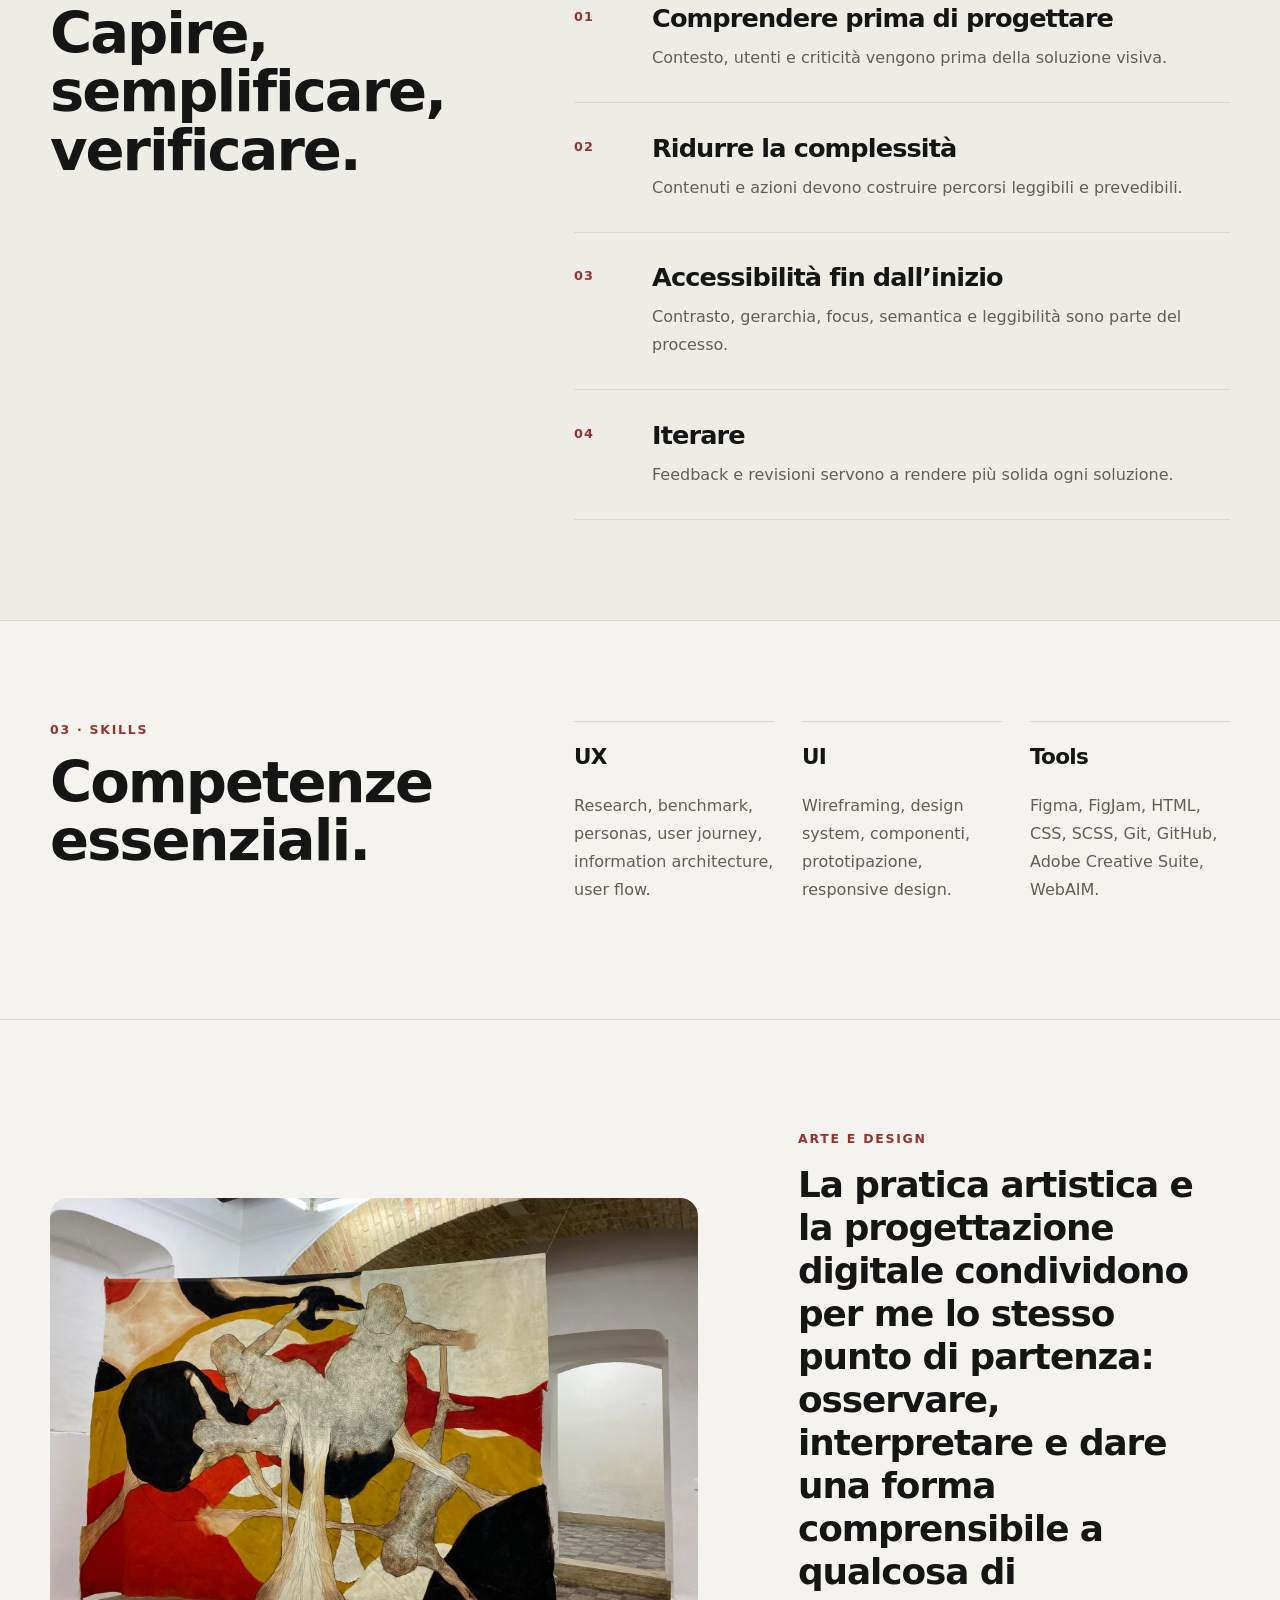
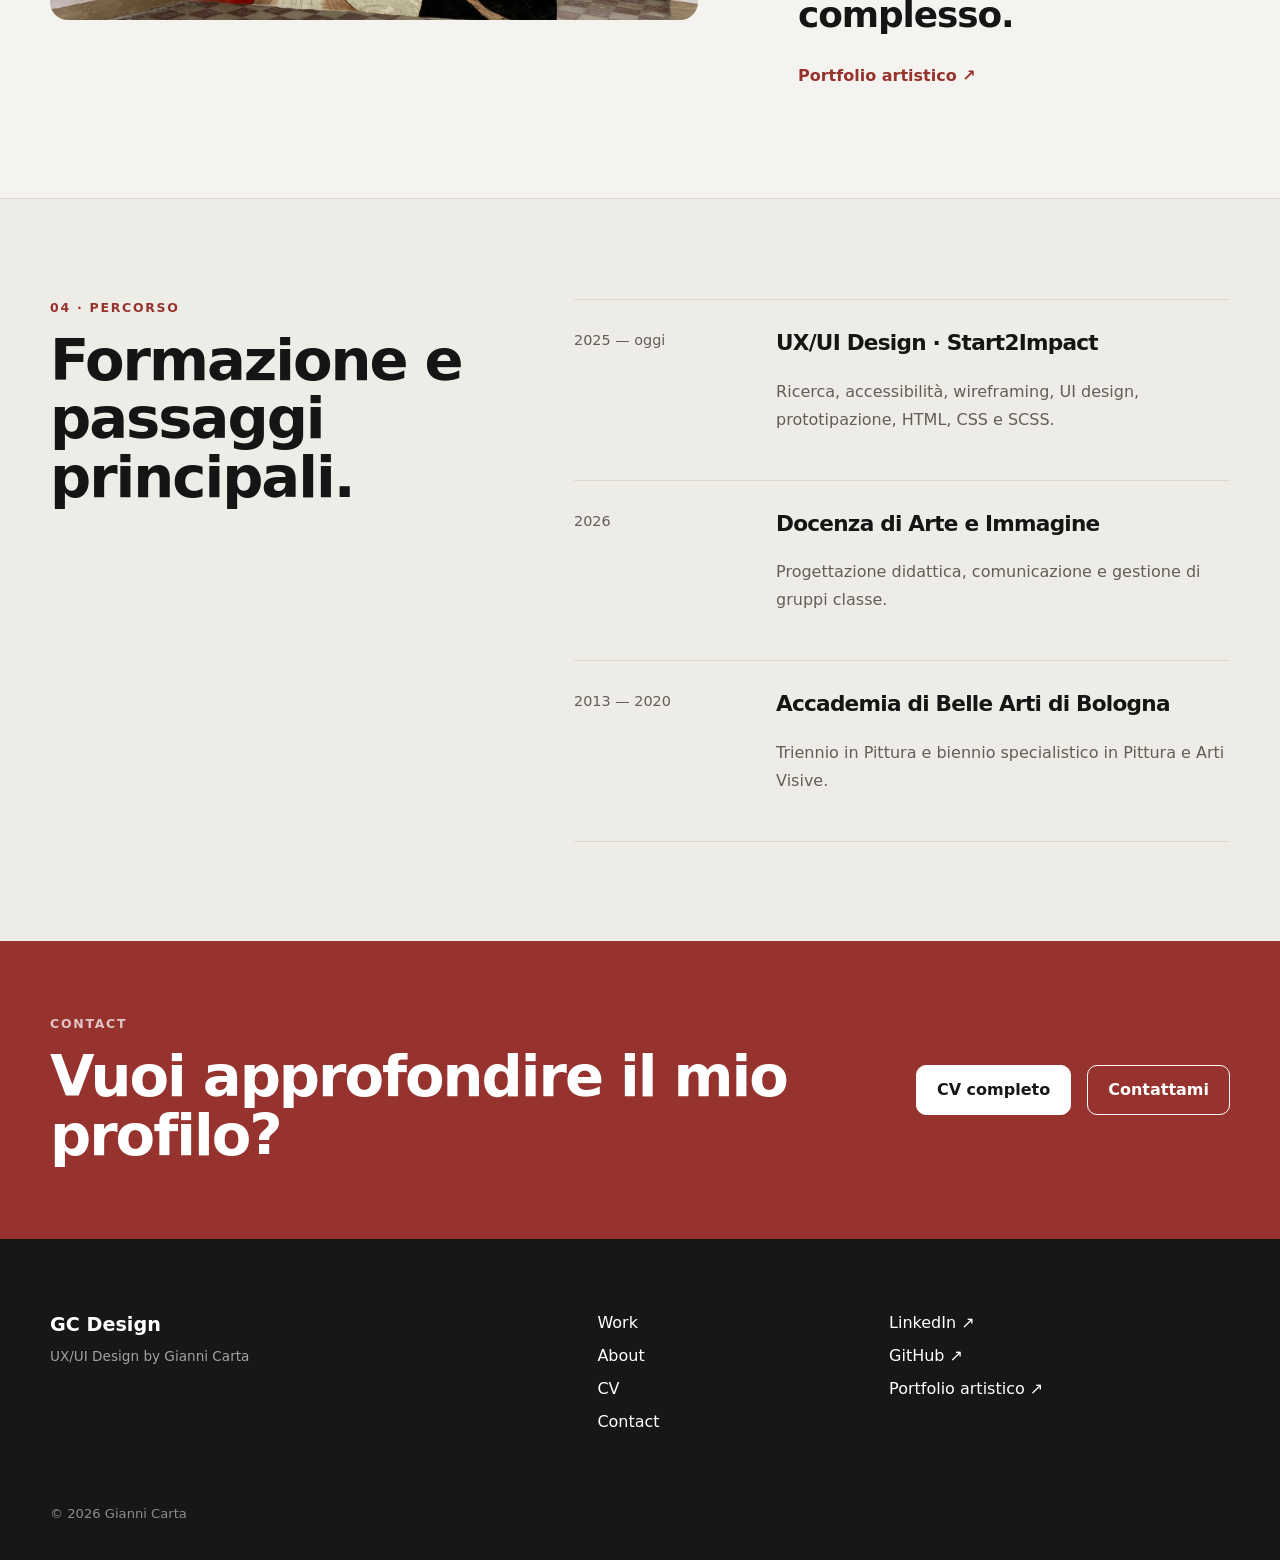
==== commit f495a944: "Refactor project and remove Bootstrap" ====
--- a/about.html
+++ b/about.html
@@ -4,270 +4,27 @@
   <meta charset="UTF-8">
   <meta name="viewport" content="width=device-width, initial-scale=1.0">
   <meta name="description" content="Profilo di Gianni Carta, UX/UI designer con formazione nella pittura e nelle arti visive.">
-
   <meta property="og:type" content="website">
   <meta property="og:title" content="About | GC Design">
   <meta property="og:description" content="Profilo di Gianni Carta, UX/UI designer con formazione nella pittura e nelle arti visive.">
-  <meta property="og:image" content="assets/img/gc-logo-finale.png">
-
+  <meta property="og:image" content="https://giannicartaux-arch.github.io/gc-design/assets/img/gc-logo-finale.png">
+  <meta property="og:url" content="https://giannicartaux-arch.github.io/gc-design/about.html">
   <title>About | GC Design</title>
-
   <link rel="icon" type="image/png" href="assets/img/gc-logo-finale.png">
-  <link href="https://cdn.jsdelivr.net/npm/bootstrap@5.3.3/dist/css/bootstrap.min.css" rel="stylesheet">
   <link rel="stylesheet" href="css/main.css">
 </head>
 <body id="top">
-  <header class="site-header">
-    <div class="site-shell header-inner">
-      <a class="brand" href="index.html" aria-label="GC Design, Work">
-        <span class="brand-name">GC Design</span>
-        <span class="brand-subtitle">UX/UI Design by Gianni Carta</span>
-      </a>
-
-      <button
-        class="menu-toggle"
-        type="button"
-        aria-expanded="false"
-        aria-controls="main-menu"
-        aria-label="Apri il menu di navigazione"
-      >
-        <span></span><span></span><span></span>
-      </button>
-
-      <nav id="main-menu" class="main-nav" aria-label="Navigazione principale">
-        <ul class="nav-list">
-          <li><a href="index.html">Work</a></li>
-          <li><a class="active" aria-current="page" href="about.html">About</a></li>
-        </ul>
-      </nav>
-    </div>
-  </header>
-
+  <header class="site-header"><div class="site-shell header-inner"><a class="brand" href="index.html" aria-label="GC Design, Work"><span class="brand-name">GC Design</span><span class="brand-subtitle">UX/UI Design by Gianni Carta</span></a><button class="menu-toggle" type="button" aria-expanded="false" aria-controls="main-menu" aria-label="Apri il menu di navigazione"><span></span><span></span><span></span></button><nav id="main-menu" class="main-nav" aria-label="Navigazione principale"><ul class="nav-list"><li><a href="index.html">Work</a></li><li><a class="active" aria-current="page" href="about.html">About</a></li></ul></nav></div></header>
   <main>
-    <section class="about-hero">
-      <div class="site-shell about-hero-grid reveal">
-        <div>
-          <p class="kicker">About</p>
-          <h1>Arte, ricerca e progettazione digitale.</h1>
-          <p class="intro-lead">
-            Sono Gianni Carta, UX/UI designer con una formazione accademica nella
-            pittura e nelle arti visive. Integro sensibilità visiva, ricerca e
-            pensiero progettuale per costruire interfacce comprensibili, accessibili
-            e coerenti.
-          </p>
-
-          <div class="about-actions d-flex flex-wrap gap-3">
-            <a class="button-primary" href="cv.html">Consulta il CV</a>
-            <a class="button-secondary" href="contact.html">Contattami</a>
-          </div>
-        </div>
-
-        <figure class="portrait-card">
-          <img
-            src="assets/img/about/gianni-event-portrait.webp"
-            alt="Gianni Carta durante un evento espositivo"
-          >
-        </figure>
-      </div>
-    </section>
-
-    <section class="about-block">
-      <div class="site-shell split-section reveal">
-        <div>
-          <p class="kicker">01 · Profilo</p>
-          <h2>Dal linguaggio visivo all’esperienza digitale.</h2>
-        </div>
-
-        <div class="split-copy">
-          <p>
-            Il mio percorso nasce dalla pittura e dalle arti visive, dove ho
-            sviluppato attenzione per composizione, gerarchie, percezione e
-            relazione tra forma e contenuto.
-          </p>
-          <p>
-            Successivamente ho orientato queste competenze verso la UX/UI,
-            approfondendo ricerca utente, accessibilità, architettura
-            dell’informazione, wireframing, prototipazione e progettazione
-            responsive.
-          </p>
-          <p>
-            La formazione artistica continua a influenzare il mio modo di
-            progettare: cerco strutture essenziali senza eliminare identità e
-            carattere.
-          </p>
-        </div>
-      </div>
-    </section>
-
-    <section class="about-block section-muted">
-      <div class="site-shell split-section reveal">
-        <div>
-          <p class="kicker">02 · Approccio</p>
-          <h2>Capire, semplificare, verificare.</h2>
-        </div>
-
-        <div class="principles-list">
-
-          <article class="principle-item reveal">
-            <span class="principle-number">01</span>
-            <div class="principle-copy">
-              <h3>Comprendere prima di progettare</h3>
-              <p>Contesto, utenti e criticità vengono prima della soluzione visiva.</p>
-            </div>
-          </article>
-
-          <article class="principle-item reveal">
-            <span class="principle-number">02</span>
-            <div class="principle-copy">
-              <h3>Ridurre la complessità</h3>
-              <p>Contenuti e azioni devono costruire percorsi leggibili e prevedibili.</p>
-            </div>
-          </article>
-
-          <article class="principle-item reveal">
-            <span class="principle-number">03</span>
-            <div class="principle-copy">
-              <h3>Accessibilità fin dall’inizio</h3>
-              <p>Contrasto, gerarchia, focus, semantica e leggibilità sono parte del processo.</p>
-            </div>
-          </article>
-
-          <article class="principle-item reveal">
-            <span class="principle-number">04</span>
-            <div class="principle-copy">
-              <h3>Iterare</h3>
-              <p>Feedback e revisioni servono a rendere più solida ogni soluzione.</p>
-            </div>
-          </article>
-
-        </div>
-      </div>
-    </section>
-
-    <section class="about-block">
-      <div class="site-shell split-section reveal">
-        <div>
-          <p class="kicker">03 · Skills</p>
-          <h2>Competenze essenziali.</h2>
-        </div>
-
-        <div class="skill-columns">
-          <div>
-            <h3>UX</h3>
-            <p>Research, benchmark, personas, user journey, information architecture, user flow.</p>
-          </div>
-          <div>
-            <h3>UI</h3>
-            <p>Wireframing, design system, componenti, prototipazione, responsive design.</p>
-          </div>
-          <div>
-            <h3>Tools</h3>
-            <p>Figma, FigJam, HTML, CSS, SCSS, Git, GitHub, Adobe Creative Suite, WebAIM.</p>
-          </div>
-        </div>
-      </div>
-    </section>
-
-    <section class="about-art">
-      <div class="site-shell art-grid reveal">
-        <figure>
-          <img
-            src="assets/img/about/about-artwork-installation.webp"
-            alt="Installazione di una grande opera di Gianni Carta in uno spazio espositivo"
-          >
-        </figure>
-
-        <div>
-          <p class="kicker">Arte e design</p>
-          <blockquote>
-            La pratica artistica e la progettazione digitale condividono per me
-            lo stesso punto di partenza: osservare, interpretare e dare una forma
-            comprensibile a qualcosa di complesso.
-          </blockquote>
-          <a class="text-link" href="https://giannicarta.com" target="_blank" rel="noopener noreferrer">
-            Portfolio artistico ↗
-          </a>
-        </div>
-      </div>
-    </section>
-
-    <section class="about-block section-muted">
-      <div class="site-shell split-section reveal">
-        <div>
-          <p class="kicker">04 · Percorso</p>
-          <h2>Formazione e passaggi principali.</h2>
-        </div>
-
-        <div class="timeline-simple">
-          <article>
-            <time>2025 — oggi</time>
-            <div>
-              <h3>UX/UI Design · Start2Impact</h3>
-              <p>Ricerca, accessibilità, wireframing, UI design, prototipazione, HTML, CSS e SCSS.</p>
-            </div>
-          </article>
-          <article>
-            <time>2026</time>
-            <div>
-              <h3>Docenza di Arte e Immagine</h3>
-              <p>Progettazione didattica, comunicazione e gestione di gruppi classe.</p>
-            </div>
-          </article>
-          <article>
-            <time>2013 — 2020</time>
-            <div>
-              <h3>Accademia di Belle Arti di Bologna</h3>
-              <p>Triennio in Pittura e biennio specialistico in Pittura e Arti Visive.</p>
-            </div>
-          </article>
-        </div>
-      </div>
-    </section>
-
-    <section class="contact-strip">
-      <div class="site-shell contact-strip-inner">
-        <div>
-          <p class="kicker kicker-light">Contact</p>
-          <h2>Vuoi approfondire il mio profilo?</h2>
-        </div>
-        <div class="d-flex flex-wrap gap-3">
-          <a class="button-light" href="cv.html">CV completo</a>
-          <a class="button-light button-light-outline" href="contact.html">Contattami</a>
-        </div>
-      </div>
-    </section>
+    <section class="about-hero"><div class="site-shell about-hero-grid reveal"><div><p class="kicker">About</p><h1>Arte, ricerca e progettazione digitale.</h1><p class="intro-lead">Sono Gianni Carta, UX/UI designer con una formazione accademica nella pittura e nelle arti visive. Integro sensibilità visiva, ricerca e pensiero progettuale per costruire interfacce comprensibili, accessibili e coerenti.</p><div class="about-actions"><a class="button-primary" href="cv.html">Consulta il CV</a><a class="button-secondary" href="contact.html">Contattami</a></div></div><figure class="portrait-card"><img src="assets/img/about/gianni-event-portrait.webp" alt="Gianni Carta durante un evento espositivo"></figure></div></section>
+    <section class="about-block"><div class="site-shell split-section reveal"><div><p class="kicker">01 · Profilo</p><h2>Dal linguaggio visivo all’esperienza digitale.</h2></div><div class="split-copy"><p>Il mio percorso nasce dalla pittura e dalle arti visive, dove ho sviluppato attenzione per composizione, gerarchie, percezione e relazione tra forma e contenuto.</p><p>Successivamente ho orientato queste competenze verso la UX/UI, approfondendo ricerca utente, accessibilità, architettura dell’informazione, wireframing, prototipazione e progettazione responsive.</p><p>La formazione artistica continua a influenzare il mio modo di progettare: cerco strutture essenziali senza eliminare identità e carattere.</p></div></div></section>
+    <section class="about-block section-muted"><div class="site-shell split-section reveal"><div><p class="kicker">02 · Approccio</p><h2>Capire, semplificare, verificare.</h2></div><div class="principles-list"><article class="principle-item reveal"><span class="principle-number">01</span><div class="principle-copy"><h3>Comprendere prima di progettare</h3><p>Contesto, utenti e criticità vengono prima della soluzione visiva.</p></div></article><article class="principle-item reveal"><span class="principle-number">02</span><div class="principle-copy"><h3>Ridurre la complessità</h3><p>Contenuti e azioni devono costruire percorsi leggibili e prevedibili.</p></div></article><article class="principle-item reveal"><span class="principle-number">03</span><div class="principle-copy"><h3>Accessibilità fin dall’inizio</h3><p>Contrasto, gerarchia, focus, semantica e leggibilità sono parte del processo.</p></div></article><article class="principle-item reveal"><span class="principle-number">04</span><div class="principle-copy"><h3>Iterare</h3><p>Feedback e revisioni servono a rendere più solida ogni soluzione.</p></div></article></div></div></section>
+    <section class="about-block"><div class="site-shell split-section reveal"><div><p class="kicker">03 · Skills</p><h2>Competenze essenziali.</h2></div><div class="skill-columns"><div><h3>UX</h3><p>Research, benchmark, personas, user journey, information architecture, user flow.</p></div><div><h3>UI</h3><p>Wireframing, design system, componenti, prototipazione, responsive design.</p></div><div><h3>Tools</h3><p>Figma, FigJam, HTML, CSS, SCSS, Git, GitHub, Adobe Creative Suite, WebAIM.</p></div></div></div></section>
+    <section class="about-art"><div class="site-shell art-grid reveal"><figure><img src="assets/img/about/about-artwork-installation.webp" alt="Installazione di una grande opera di Gianni Carta in uno spazio espositivo"></figure><div><p class="kicker">Arte e design</p><blockquote>La pratica artistica e la progettazione digitale condividono per me lo stesso punto di partenza: osservare, interpretare e dare una forma comprensibile a qualcosa di complesso.</blockquote><a class="text-link" href="https://giannicarta.com" target="_blank" rel="noopener noreferrer">Portfolio artistico ↗</a></div></div></section>
+    <section class="about-block section-muted"><div class="site-shell split-section reveal"><div><p class="kicker">04 · Percorso</p><h2>Formazione e passaggi principali.</h2></div><div class="timeline-simple"><article><time>2025 — oggi</time><div><h3>UX/UI Design · Start2Impact</h3><p>Ricerca, accessibilità, wireframing, UI design, prototipazione, HTML, CSS e SCSS.</p></div></article><article><time>2026</time><div><h3>Docenza di Arte e Immagine</h3><p>Progettazione didattica, comunicazione e gestione di gruppi classe.</p></div></article><article><time>2013 — 2020</time><div><h3>Accademia di Belle Arti di Bologna</h3><p>Triennio in Pittura e biennio specialistico in Pittura e Arti Visive.</p></div></article></div></div></section>
+    <section class="contact-strip"><div class="site-shell contact-strip-inner"><div><p class="kicker kicker-light">Contact</p><h2>Vuoi approfondire il mio profilo?</h2></div><div class="contact-strip-actions"><a class="button-light" href="cv.html">CV completo</a><a class="button-light button-light-outline" href="contact.html">Contattami</a></div></div></section>
   </main>
-
-  <footer class="site-footer">
-    <div class="site-shell footer-grid">
-      <div>
-        <p class="footer-brand">GC Design</p>
-        <p class="footer-note">UX/UI Design by Gianni Carta</p>
-      </div>
-
-      <nav aria-label="Navigazione secondaria">
-        <ul class="footer-links">
-          <li><a href="index.html">Work</a></li>
-          <li><a href="about.html">About</a></li>
-          <li><a href="cv.html">CV</a></li>
-          <li><a href="contact.html">Contact</a></li>
-        </ul>
-      </nav>
-
-      <div class="footer-links">
-        <a href="https://www.linkedin.com/in/gianni-carta-244ba2430/" target="_blank" rel="noopener noreferrer">LinkedIn ↗</a>
-        <a href="https://github.com/giannicartaux-arch" target="_blank" rel="noopener noreferrer">GitHub ↗</a>
-        <a href="https://giannicarta.com" target="_blank" rel="noopener noreferrer">Portfolio artistico ↗</a>
-      </div>
-
-      <p class="footer-copy">© 2026 Gianni Carta</p>
-    </div>
-  </footer>
-
-  <button class="back-to-top" type="button" aria-label="Torna all'inizio della pagina" title="Torna su">
-    ↑
-  </button>
-
-  <script src="js/main.js"></script>
+  <footer class="site-footer"><div class="site-shell footer-grid"><div><p class="footer-brand">GC Design</p><p class="footer-note">UX/UI Design by Gianni Carta</p></div><nav aria-label="Navigazione secondaria"><ul class="footer-links"><li><a href="index.html">Work</a></li><li><a href="about.html">About</a></li><li><a href="cv.html">CV</a></li><li><a href="contact.html">Contact</a></li></ul></nav><div class="footer-links"><a href="https://www.linkedin.com/in/gianni-carta-244ba2430/" target="_blank" rel="noopener noreferrer">LinkedIn ↗</a><a href="https://github.com/giannicartaux-arch" target="_blank" rel="noopener noreferrer">GitHub ↗</a><a href="https://giannicarta.com" target="_blank" rel="noopener noreferrer">Portfolio artistico ↗</a></div><p class="footer-copy">© 2026 Gianni Carta</p></div></footer>
+  <button class="back-to-top" type="button" aria-label="Torna all'inizio della pagina" title="Torna su">↑</button><script src="js/main.js"></script>
 </body>
-</html>
+</html>
--- a/css/main.css
+++ b/css/main.css
@@ -1,12 +1,5 @@
-/* ====================================================== */
-/* GC DESIGN — MAIN SCSS */
-/* Revisione semplificata Work / About */
-/* ====================================================== */
-
-
-
 :root {
-  --bs-body-font-family: Inter, ui-sans-serif, system-ui, -apple-system, BlinkMacSystemFont, "Segoe UI", sans-serif;
+  --body-font-family: Inter, ui-sans-serif, system-ui, -apple-system, BlinkMacSystemFont, "Segoe UI", sans-serif;
 }
 
 *,
@@ -23,7 +16,7 @@
   margin: 0;
   background: #f5f3ef;
   color: #151515;
-  font-family: var(--bs-body-font-family);
+  font-family: var(--body-font-family);
   line-height: 1.5;
 }
 
@@ -63,8 +56,20 @@
 }
 
 .site-shell {
-  width: min(calc(100% - 48px), 1180px);
+  width: min(100% - 48px, 1180px);
   margin-inline: auto;
+}
+
+.visually-hidden {
+  position: absolute;
+  width: 1px;
+  height: 1px;
+  padding: 0;
+  margin: -1px;
+  overflow: hidden;
+  clip: rect(0, 0, 0, 0);
+  white-space: nowrap;
+  border: 0;
 }
 
 .kicker {
@@ -184,7 +189,6 @@
 }
 
 /* HEADER */
-
 .site-header {
   position: sticky;
   top: 0;
@@ -267,13 +271,104 @@
 }
 
 /* HOME / WORK */
-
 .work-intro {
-  padding: 110px 0 100px;
+  padding-block: clamp(86px, 11vw, 150px) clamp(78px, 9vw, 120px);
 }
 
 .work-intro-inner {
-  max-width: 980px;
+  max-width: 940px;
+  margin-inline: auto;
+  text-align: center;
+}
+
+.work-intro-inner .kicker {
+  margin-bottom: 22px;
+}
+
+.work-intro-inner h1 {
+  max-width: 920px;
+  margin-inline: auto;
+  margin-bottom: 26px;
+  font-size: clamp(3.7rem, 7.2vw, 6.7rem);
+  line-height: 0.94;
+  letter-spacing: -0.055em;
+  text-wrap: balance;
+}
+
+.work-intro-inner .intro-lead {
+  max-width: 760px;
+  margin-inline: auto;
+  font-size: clamp(1.05rem, 1.45vw, 1.25rem);
+  line-height: 1.68;
+}
+
+.intro-actions {
+  display: flex;
+  flex-wrap: wrap;
+  justify-content: center;
+  gap: 14px;
+  margin-top: 38px;
+}
+
+.intro-action {
+  display: inline-flex;
+  align-items: center;
+  justify-content: space-between;
+  gap: 28px;
+  min-width: 168px;
+  min-height: 52px;
+  padding: 13px 17px 13px 20px;
+  border-radius: 12px;
+  font-size: 0.94rem;
+  font-weight: 760;
+  letter-spacing: -0.01em;
+  text-decoration: none;
+  transition: transform 180ms ease, background-color 180ms ease, border-color 180ms ease, color 180ms ease, box-shadow 180ms ease;
+}
+
+.intro-action-icon {
+  display: inline-flex;
+  align-items: center;
+  justify-content: center;
+  width: 24px;
+  height: 24px;
+  font-size: 1rem;
+  transition: transform 180ms ease;
+}
+
+.intro-action-primary {
+  border: 1px solid #96332e;
+  background: #96332e;
+  color: #fff;
+  box-shadow: 0 8px 22px rgba(150, 51, 46, 0.12);
+}
+
+.intro-action-primary:hover,
+.intro-action-primary:focus-visible {
+  border-color: #782721;
+  background: #782721;
+  color: #fff;
+  box-shadow: 0 12px 28px rgba(150, 51, 46, 0.18);
+  transform: translateY(-2px);
+}
+
+.intro-action-secondary {
+  border: 1px solid #ddd8d0;
+  background: rgba(255, 255, 255, 0.56);
+  color: #151515;
+}
+
+.intro-action-secondary:hover,
+.intro-action-secondary:focus-visible {
+  border-color: rgba(21, 21, 21, 0.45);
+  background: #ffffff;
+  color: #151515;
+  transform: translateY(-2px);
+}
+
+.intro-action:hover .intro-action-icon,
+.intro-action:focus-visible .intro-action-icon {
+  transform: translate(2px, -2px);
 }
 
 .intro-links {
@@ -297,7 +392,7 @@
   position: relative;
   display: block;
   overflow: hidden;
-  aspect-ratio: 16 / 9;
+  aspect-ratio: 16/9;
   border-radius: 18px;
   background: #ddd;
   box-shadow: 0 18px 50px rgba(0, 0, 0, 0.08);
@@ -307,7 +402,8 @@
 .work-card img {
   width: 100%;
   height: 100%;
-  object-fit: cover;
+  -o-object-fit: cover;
+     object-fit: cover;
   transition: transform 420ms ease, filter 260ms ease;
 }
 
@@ -331,7 +427,7 @@
   color: #fff;
   opacity: 0;
   transform: translateY(14px);
-  transition: opacity 220ms ease, transform 220ms ease;
+  transition: opacity 220ms ease, transform 220ms ease, background-color 220ms ease;
 }
 
 .work-card-type {
@@ -370,6 +466,11 @@
 .work-card:hover .work-card-overlay,
 .work-card:focus-visible .work-card-overlay {
   transform: translateY(0);
+}
+
+.work-card:hover .work-card-overlay,
+.work-card:focus-visible .work-card-overlay {
+  background: rgba(0, 0, 0, 0.62);
 }
 
 .home-about,
@@ -390,6 +491,14 @@
   align-items: start;
 }
 
+@media (min-width: 901px) {
+  .about-block .split-section > div:first-child,
+  .home-about .split-section > div:first-child {
+    position: sticky;
+    top: 132px;
+    align-self: start;
+  }
+}
 .split-copy {
   max-width: 720px;
   color: #625e58;
@@ -420,7 +529,6 @@
 }
 
 /* ABOUT */
-
 .about-hero,
 .subpage-hero,
 .contact-hero,
@@ -437,8 +545,21 @@
   align-items: center;
 }
 
+.cv-contact-button {
+  align-self: end;
+}
+
 .about-actions {
+  display: flex;
+  flex-wrap: wrap;
+  gap: 16px;
   margin-top: 28px;
+}
+
+.contact-strip-actions {
+  display: flex;
+  flex-wrap: wrap;
+  gap: 16px;
 }
 
 .portrait-card {
@@ -447,9 +568,10 @@
 
 .portrait-card img {
   width: 100%;
-  aspect-ratio: 4 / 5;
+  aspect-ratio: 4/5;
   border-radius: 18px;
-  object-fit: cover;
+  -o-object-fit: cover;
+     object-fit: cover;
 }
 
 .section-muted {
@@ -457,21 +579,46 @@
 }
 
 .principles-list {
+  width: 100%;
+}
+
+.principle-item {
+  display: grid;
+  grid-template-columns: 54px minmax(0, 1fr);
+  gap: 24px;
+  align-items: start;
+  padding: 30px 0;
+  border-bottom: 1px solid #ddd8d0;
+}
+
+.principle-item:first-child {
   border-top: 1px solid #ddd8d0;
 }
 
-.principles-list article {
-  display: grid;
-  grid-template-columns: 54px minmax(0, 1fr);
-  gap: 18px;
-  padding: 28px 0;
-  border-bottom: 1px solid #ddd8d0;
-}
-
-.principles-list article > span {
+.principle-number {
+  padding-top: 4px;
   color: #96332e;
-  font-size: 0.82rem;
+  font-size: 0.8rem;
   font-weight: 800;
+  letter-spacing: 0.08em;
+}
+
+.principle-copy {
+  min-width: 0;
+  max-width: 680px;
+}
+
+.principle-copy h3 {
+  margin-bottom: 10px;
+  font-size: clamp(1.25rem, 2vw, 1.65rem);
+}
+
+.principle-copy p {
+  max-width: 620px;
+  margin-bottom: 0;
+  color: #625e58;
+  font-size: 1rem;
+  line-height: 1.75;
 }
 
 .principles-list p,
@@ -552,7 +699,6 @@
 }
 
 /* BREADCRUMB */
-
 .breadcrumb {
   margin: 0;
   padding: 16px 0;
@@ -579,13 +725,12 @@
   text-decoration: underline;
 }
 
-.breadcrumb [aria-current="page"] {
+.breadcrumb [aria-current=page] {
   color: #151515;
   font-weight: 700;
 }
 
 /* CV */
-
 .subpage-role {
   margin-bottom: 18px;
   color: #96332e;
@@ -610,6 +755,9 @@
 }
 
 .tool-cloud {
+  display: flex;
+  flex-wrap: wrap;
+  gap: 8px;
   list-style: none;
 }
 
@@ -627,7 +775,6 @@
 }
 
 /* CONTACT */
-
 .email-card {
   position: relative;
   display: flex;
@@ -658,35 +805,6 @@
   color: #fff;
 }
 
-.contact-grid {
-  display: grid;
-  grid-template-columns: minmax(260px, 0.7fr) minmax(0, 1.3fr);
-  gap: clamp(48px, 8vw, 110px);
-  align-items: start;
-}
-
-.contact-info {
-  position: sticky;
-  top: 120px;
-}
-
-.contact-social {
-  display: flex;
-  flex-direction: column;
-  margin-top: 34px;
-  border-top: 1px solid #ddd8d0;
-}
-
-.contact-social a {
-  padding: 14px 0;
-  border-bottom: 1px solid #ddd8d0;
-  text-decoration: none;
-}
-
-.contact-social a:hover {
-  color: #96332e;
-}
-
 .contact-form-card {
   padding: clamp(26px, 4vw, 48px);
   border: 1px solid #ddd8d0;
@@ -753,8 +871,95 @@
   font-size: 0.82rem;
 }
 
+.contact-stack {
+  display: grid;
+  gap: 54px;
+}
+
+.contact-info-panel {
+  padding: clamp(28px, 4vw, 48px);
+  border: 1px solid #ddd8d0;
+  border-radius: 18px;
+  background: rgba(255, 255, 255, 0.5);
+}
+
+.contact-info-heading {
+  max-width: 760px;
+  margin-bottom: 42px;
+}
+
+.contact-info-grid {
+  display: grid;
+  grid-template-columns: repeat(4, minmax(0, 1fr));
+  gap: 0;
+  border-top: 1px solid #ddd8d0;
+}
+
+.contact-info-grid article {
+  min-width: 0;
+  padding: 24px 28px 8px 0;
+}
+
+.contact-info-grid article + article {
+  padding-left: 28px;
+  border-left: 1px solid #ddd8d0;
+}
+
+.contact-info-label {
+  display: block;
+  margin-bottom: 12px;
+  color: #96332e;
+  font-size: 0.75rem;
+  font-weight: 800;
+  letter-spacing: 0.12em;
+  text-transform: uppercase;
+}
+
+.contact-info-grid p {
+  margin: 0;
+  color: #151515;
+  line-height: 1.65;
+}
+
+.contact-info-grid a {
+  color: inherit;
+  font-weight: 700;
+  text-decoration: none;
+}
+
+.contact-info-grid a:hover {
+  color: #96332e;
+  text-decoration: underline;
+}
+
+.contact-social-inline {
+  display: flex;
+  flex-direction: column;
+  gap: 8px;
+}
+
+.contact-form-wide {
+  width: 100%;
+  max-width: none;
+}
+
+.contact-form-wide > h2 {
+  max-width: 860px;
+}
+
+.contact-form-wide .form-intro {
+  max-width: 740px;
+}
+
+.contact-form-wide .contact-form {
+  max-width: 980px;
+}
+
+.contact-form-wide .form-field textarea {
+  min-height: 220px;
+}
+
 /* CASE STUDY */
-
 .case-hero-copy {
   max-width: 900px;
 }
@@ -764,16 +969,17 @@
   margin: 56px 0 42px;
   place-items: center;
   overflow: hidden;
-  min-height: 580px;
+  padding: clamp(24px, 4vw, 52px);
   border-radius: 18px;
   background: #ebe9e4;
 }
 
-.case-cover video {
-  width: min(320px, 65vw);
-  border: 1px solid #ddd8d0;
-  border-radius: 18px;
-  box-shadow: 0 18px 50px rgba(0, 0, 0, 0.08);
+.case-cover img {
+  width: 100%;
+  max-height: 720px;
+  -o-object-fit: contain;
+     object-fit: contain;
+  border-radius: 14px;
 }
 
 .case-facts {
@@ -858,16 +1064,6 @@
   font-size: 0.86rem;
 }
 
-.two-image-grid {
-  display: grid;
-  grid-template-columns: repeat(2, minmax(0, 1fr));
-  gap: 28px;
-}
-
-.case-mobile-shot {
-  max-width: 680px;
-}
-
 .case-result {
   background: #96332e;
   color: #fff;
@@ -877,8 +1073,106 @@
   color: rgba(255, 255, 255, 0.78);
 }
 
+/* MOTION */
+.reveal {
+  opacity: 0;
+  transform: translateY(42px);
+  transition: opacity 760ms ease, transform 760ms cubic-bezier(0.16, 1, 0.3, 1);
+  will-change: opacity, transform;
+}
+
+.reveal.is-visible {
+  opacity: 1;
+  transform: translateY(0);
+}
+
+.principle-item.reveal:nth-child(2) {
+  transition-delay: 70ms;
+}
+
+.principle-item.reveal:nth-child(3) {
+  transition-delay: 140ms;
+}
+
+.principle-item.reveal:nth-child(4) {
+  transition-delay: 210ms;
+}
+
+.case-resource-grid {
+  display: grid;
+  grid-template-columns: repeat(2, minmax(0, 1fr));
+  gap: 28px;
+  margin-top: 48px;
+}
+
+.case-resource-card {
+  overflow: hidden;
+  border: 1px solid #ddd8d0;
+  border-radius: 18px;
+  background: #ffffff;
+  color: #151515;
+  text-decoration: none;
+  transition: transform 220ms ease, box-shadow 220ms ease, border-color 220ms ease;
+}
+
+.case-resource-card:hover,
+.case-resource-card:focus-visible {
+  border-color: rgba(150, 51, 46, 0.4);
+  box-shadow: 0 18px 50px rgba(0, 0, 0, 0.08);
+  color: #151515;
+  transform: translateY(-4px);
+}
+
+.case-resource-media {
+  overflow: hidden;
+  aspect-ratio: 16/10;
+  border-bottom: 1px solid #ddd8d0;
+  background: #ebe8e2;
+}
+
+.case-resource-media img {
+  width: 100%;
+  height: 100%;
+  -o-object-fit: cover;
+     object-fit: cover;
+  transition: transform 320ms ease, opacity 220ms ease;
+}
+
+.case-resource-card:hover .case-resource-media img,
+.case-resource-card:focus-visible .case-resource-media img {
+  opacity: 0.9;
+  transform: scale(1.015);
+}
+
+.case-resource-copy {
+  padding: 24px;
+}
+
+.case-resource-label {
+  margin-bottom: 10px;
+  color: #96332e;
+  font-size: 0.74rem;
+  font-weight: 800;
+  letter-spacing: 0.12em;
+  text-transform: uppercase;
+}
+
+.case-resource-copy h3 {
+  margin-bottom: 22px;
+  font-size: clamp(1.45rem, 2.5vw, 2rem);
+}
+
+.case-resource-copy > span {
+  color: #625e58;
+  font-size: 0.9rem;
+  font-weight: 700;
+}
+
+.case-final-ui {
+  margin-top: 72px;
+}
+
 /* FOOTER */
-
 .site-footer {
   padding: 72px 0 36px;
   background: #171717;
@@ -919,7 +1213,7 @@
 }
 
 .footer-copy {
-  grid-column: 1 / -1;
+  grid-column: 1/-1;
   margin: 34px 0 0;
   color: rgba(255, 255, 255, 0.5);
   font-size: 0.82rem;
@@ -950,7 +1244,6 @@
 }
 
 /* RESPONSIVE */
-
 @media (max-width: 900px) {
   .split-section,
   .case-grid,
@@ -958,67 +1251,66 @@
   .about-hero-grid,
   .contact-hero-grid,
   .subpage-hero-grid,
-  .contact-grid,
   .art-grid {
     grid-template-columns: 1fr;
   }
-
   .case-facts {
     grid-template-columns: repeat(2, minmax(0, 1fr));
   }
-
   .case-facts div:nth-child(2) {
     border-right: 0;
   }
-
-  .case-facts div:nth-child(-n + 2) {
+  .case-facts div:nth-child(-n+2) {
     border-bottom: 1px solid #ddd8d0;
   }
-
   .cv-heading,
-  .case-heading,
-  .contact-info {
+  .case-heading {
     position: static;
   }
-
   .skill-columns {
     grid-template-columns: 1fr;
   }
-
-  .case-cover {
-    min-height: 480px;
-  }
-}
-
+  .principle-item {
+    grid-template-columns: 44px minmax(0, 1fr);
+    gap: 18px;
+  }
+  .contact-info-grid {
+    grid-template-columns: repeat(2, minmax(0, 1fr));
+  }
+  .contact-info-grid article {
+    padding: 22px 22px 22px 0;
+    border-bottom: 1px solid #ddd8d0;
+  }
+  .contact-info-grid article + article {
+    padding-left: 22px;
+  }
+  .contact-info-grid article:nth-child(3) {
+    padding-left: 0;
+    border-left: 0;
+  }
+}
 @media (max-width: 760px) {
   .site-shell {
-    width: min(calc(100% - 32px), 1180px);
-  }
-
+    width: min(100% - 32px, 1180px);
+  }
   .header-inner {
     min-height: 76px;
   }
-
   .brand-subtitle {
     display: none;
   }
-
   .menu-toggle {
     display: block;
   }
-
-  .menu-toggle[aria-expanded="true"] span:nth-child(1) {
+  .menu-toggle[aria-expanded=true] span:nth-child(1) {
     transform: translateY(7px) rotate(45deg);
   }
-
-  .menu-toggle[aria-expanded="true"] span:nth-child(2) {
+  .menu-toggle[aria-expanded=true] span:nth-child(2) {
     opacity: 0;
   }
-
-  .menu-toggle[aria-expanded="true"] span:nth-child(3) {
+  .menu-toggle[aria-expanded=true] span:nth-child(3) {
     transform: translateY(-7px) rotate(-45deg);
   }
-
   .main-nav {
     position: fixed;
     inset: 76px 0 auto 0;
@@ -1028,34 +1320,54 @@
     border-top: 1px solid #ddd8d0;
     background: #f5f3ef;
   }
-
   .main-nav.is-open {
     display: block;
   }
-
   .nav-list {
     flex-direction: column;
     gap: 0;
   }
-
   .nav-list li {
     border-bottom: 1px solid #ddd8d0;
   }
-
   .nav-list a {
     display: block;
     padding: 22px 0;
     font-size: 1.45rem;
   }
-
-  .work-intro,
+  .work-intro {
+    padding-block: 72px 68px;
+  }
+  .work-intro-inner {
+    max-width: none;
+    text-align: left;
+  }
+  .work-intro-inner h1 {
+    max-width: 620px;
+    margin-inline: 0;
+    font-size: clamp(3rem, 15vw, 4.6rem);
+    line-height: 0.96;
+  }
+  .work-intro-inner .intro-lead {
+    max-width: 610px;
+    margin-inline: 0;
+    font-size: 1.02rem;
+  }
+  .intro-actions {
+    justify-content: flex-start;
+    gap: 12px;
+    margin-top: 30px;
+  }
+  .intro-action {
+    width: auto;
+    min-width: 158px;
+  }
   .about-hero,
   .subpage-hero,
   .contact-hero,
   .case-hero {
     padding: 68px 0 76px;
   }
-
   .work-section,
   .home-about,
   .about-block,
@@ -1065,85 +1377,122 @@
   .about-art {
     padding: 70px 0;
   }
-
   .work-list {
     gap: 24px;
   }
-
   .work-card {
-    aspect-ratio: 4 / 3;
-  }
-
+    aspect-ratio: 16/12;
+  }
   .work-card::after {
     opacity: 1;
-    background: linear-gradient(to top, rgba(0, 0, 0, 0.72), rgba(0, 0, 0, 0.08) 65%);
-  }
-
+    background: linear-gradient(to top, rgba(0, 0, 0, 0.82) 0%, rgba(0, 0, 0, 0.52) 42%, rgba(0, 0, 0, 0.18) 68%, transparent 82%);
+  }
   .work-card-overlay {
     opacity: 1;
     transform: none;
   }
-
   .work-card-title {
     font-size: clamp(1.8rem, 9vw, 3.2rem);
   }
-
   .contact-strip-inner,
   .form-footer {
     align-items: flex-start;
     flex-direction: column;
   }
-
   .skill-columns,
   .problem-grid,
-  .two-image-grid,
   .form-row,
   .language-grid {
     grid-template-columns: 1fr;
   }
-
+  .principle-item {
+    grid-template-columns: 36px minmax(0, 1fr);
+    padding: 24px 0;
+  }
+  .principle-copy,
+  .principle-copy p {
+    max-width: none;
+  }
+  .reveal {
+    transform: translateY(24px);
+  }
+  .contact-stack {
+    gap: 30px;
+  }
+  .contact-info-panel {
+    padding: 22px 18px;
+  }
+  .contact-info-heading {
+    margin-bottom: 26px;
+  }
+  .contact-info-grid {
+    grid-template-columns: 1fr;
+  }
+  .contact-info-grid article,
+  .contact-info-grid article + article,
+  .contact-info-grid article:nth-child(3) {
+    padding: 20px 0;
+    border-left: 0;
+    border-bottom: 1px solid #ddd8d0;
+  }
+  .contact-info-grid article:last-child {
+    border-bottom: 0;
+  }
+  .contact-form-wide .contact-form {
+    max-width: none;
+  }
+  .case-resource-grid {
+    grid-template-columns: 1fr;
+    gap: 20px;
+    margin-top: 34px;
+  }
+  .case-resource-copy {
+    padding: 20px;
+  }
+  .case-resource-media {
+    aspect-ratio: 4/3;
+  }
+  .case-final-ui {
+    margin-top: 48px;
+  }
   .timeline-simple article,
   .cv-timeline article {
     grid-template-columns: 1fr;
     gap: 10px;
   }
-
   .case-facts {
     grid-template-columns: 1fr;
   }
-
   .case-facts div,
   .case-facts div:nth-child(2) {
     border-right: 0;
     border-bottom: 1px solid #ddd8d0;
   }
-
   .case-facts div:last-child {
     border-bottom: 0;
   }
-
-  .case-cover {
-    min-height: 420px;
-  }
-
-  .case-cover video {
-    width: min(280px, 70vw);
-  }
-
   .footer-grid {
     grid-template-columns: 1fr;
   }
-
   .footer-copy {
     grid-column: auto;
   }
-
   .back-to-top {
     right: 16px;
     bottom: 16px;
   }
 }
-
+@media (max-width: 480px) {
+  .intro-actions {
+    display: grid;
+    grid-template-columns: 1fr 1fr;
+    width: 100%;
+  }
+  .intro-action {
+    min-width: 0;
+    width: 100%;
+  }
+}
 @media (prefers-reduced-motion: reduce) {
   *,
   *::before,
@@ -1153,619 +1502,10 @@
     animation-duration: 0.01ms !important;
     animation-iteration-count: 1 !important;
   }
-}
-
-
-/* ====================================================== */
-/* V2 — HERO CENTRATO + REVEAL ON SCROLL */
-/* ====================================================== */
-
-.work-intro-inner {
-  margin-inline: auto;
-  text-align: center;
-}
-
-.work-intro-inner .intro-lead {
-  margin-inline: auto;
-}
-
-.work-intro-inner .intro-links {
-  justify-content: center;
-}
-
-.reveal {
-  opacity: 0;
-  transform: translateY(28px);
-  transition:
-    opacity 620ms ease,
-    transform 620ms cubic-bezier(0.22, 1, 0.36, 1);
-}
-
-.reveal.is-visible {
-  opacity: 1;
-  transform: translateY(0);
-}
-
-.work-card.reveal {
-  transition:
-    opacity 620ms ease,
-    transform 620ms cubic-bezier(0.22, 1, 0.36, 1),
-    box-shadow 220ms ease;
-}
-
-@media (max-width: 760px) {
-  .work-intro-inner {
-    text-align: left;
-  }
-
-  .work-intro-inner .intro-lead {
-    margin-inline: 0;
-  }
-
-  .work-intro-inner .intro-links {
-    justify-content: flex-start;
-  }
-}
-
-@media (prefers-reduced-motion: reduce) {
-  .reveal,
-  .reveal.is-visible {
-    opacity: 1;
-    transform: none;
-  }
-}
-
-
-/* ====================================================== */
-/* V3 — ABOUT LAYOUT + STICKY SECTION HEADING + MOTION */
-/* ====================================================== */
-
-@media (min-width: 901px) {
-  .about-block .split-section > div:first-child,
-  .home-about .split-section > div:first-child {
-    position: sticky;
-    top: 132px;
-    align-self: start;
-  }
-}
-
-.principles-list {
-  width: 100%;
-}
-
-.principle-item {
-  display: grid;
-  grid-template-columns: 54px minmax(0, 1fr);
-  gap: 24px;
-  align-items: start;
-  padding: 30px 0;
-  border-bottom: 1px solid #ddd8d0;
-}
-
-.principle-item:first-child {
-  border-top: 1px solid #ddd8d0;
-}
-
-.principle-number {
-  padding-top: 4px;
-  color: #96332e;
-  font-size: 0.8rem;
-  font-weight: 800;
-  letter-spacing: 0.08em;
-}
-
-.principle-copy {
-  min-width: 0;
-  max-width: 680px;
-}
-
-.principle-copy h3 {
-  margin-bottom: 10px;
-  font-size: clamp(1.25rem, 2vw, 1.65rem);
-}
-
-.principle-copy p {
-  max-width: 620px;
-  margin-bottom: 0;
-  color: #625e58;
-  font-size: 1rem;
-  line-height: 1.75;
-}
-
-.reveal {
-  opacity: 0;
-  transform: translateY(42px);
-  transition:
-    opacity 760ms ease,
-    transform 760ms cubic-bezier(0.16, 1, 0.3, 1);
-  will-change: opacity, transform;
-}
-
-.reveal.is-visible {
-  opacity: 1;
-  transform: translateY(0);
-}
-
-.principle-item.reveal:nth-child(2) { transition-delay: 70ms; }
-.principle-item.reveal:nth-child(3) { transition-delay: 140ms; }
-.principle-item.reveal:nth-child(4) { transition-delay: 210ms; }
-
-@media (max-width: 900px) {
-  .principle-item {
-    grid-template-columns: 44px minmax(0, 1fr);
-    gap: 18px;
-  }
-}
-
-@media (max-width: 760px) {
-  .principle-item {
-    grid-template-columns: 36px minmax(0, 1fr);
-    padding: 24px 0;
-  }
-
-  .principle-copy,
-  .principle-copy p {
-    max-width: none;
-  }
-
-  .reveal {
-    transform: translateY(24px);
-  }
-}
-
-@media (prefers-reduced-motion: reduce) {
   .reveal,
   .reveal.is-visible {
     opacity: 1;
     transform: none;
     transition: none;
   }
-}
-
-
-/* ====================================================== */
-/* FINAL REFINEMENTS — HOME ACTIONS + CONTACT STACK */
-/* ====================================================== */
-
-.intro-actions {
-  display: flex;
-  flex-wrap: wrap;
-  justify-content: center;
-  gap: 16px;
-  margin-top: 34px;
-}
-
-.intro-action {
-  display: inline-flex;
-  align-items: center;
-  justify-content: space-between;
-  gap: 24px;
-  min-width: 180px;
-  padding: 14px 18px;
-  border-radius: 999px;
-  font-weight: 750;
-  text-decoration: none;
-  transition:
-    transform 180ms ease,
-    background-color 180ms ease,
-    color 180ms ease,
-    border-color 180ms ease;
-}
-
-.intro-action-primary {
-  border: 1px solid #96332e;
-  background: #96332e;
-  color: #fff;
-}
-
-.intro-action-primary:hover {
-  background: #782721;
-  color: #fff;
-  transform: translateY(-2px);
-}
-
-.intro-action-secondary {
-  border: 1px solid #ddd8d0;
-  background: rgba(255, 255, 255, 0.58);
-  color: #151515;
-}
-
-.intro-action-secondary:hover {
-  border-color: #151515;
-  background: #ffffff;
-  color: #151515;
-  transform: translateY(-2px);
-}
-
-.contact-stack {
-  display: grid;
-  gap: 54px;
-}
-
-.contact-info-panel {
-  padding: clamp(28px, 4vw, 48px);
-  border: 1px solid #ddd8d0;
-  border-radius: 18px;
-  background: rgba(255, 255, 255, 0.5);
-}
-
-.contact-info-heading {
-  max-width: 760px;
-  margin-bottom: 42px;
-}
-
-.contact-info-grid {
-  display: grid;
-  grid-template-columns: repeat(4, minmax(0, 1fr));
-  gap: 0;
-  border-top: 1px solid #ddd8d0;
-}
-
-.contact-info-grid article {
-  min-width: 0;
-  padding: 24px 28px 8px 0;
-}
-
-.contact-info-grid article + article {
-  padding-left: 28px;
-  border-left: 1px solid #ddd8d0;
-}
-
-.contact-info-label {
-  display: block;
-  margin-bottom: 12px;
-  color: #96332e;
-  font-size: 0.75rem;
-  font-weight: 800;
-  letter-spacing: 0.12em;
-  text-transform: uppercase;
-}
-
-.contact-info-grid p {
-  margin: 0;
-  color: #151515;
-  line-height: 1.65;
-}
-
-.contact-info-grid a {
-  color: inherit;
-  font-weight: 700;
-  text-decoration: none;
-}
-
-.contact-info-grid a:hover {
-  color: #96332e;
-  text-decoration: underline;
-}
-
-.contact-social-inline {
-  display: flex;
-  flex-direction: column;
-  gap: 8px;
-}
-
-.contact-form-wide {
-  width: 100%;
-  max-width: none;
-}
-
-.contact-form-wide > h2 {
-  max-width: 860px;
-}
-
-.contact-form-wide .form-intro {
-  max-width: 740px;
-}
-
-.contact-form-wide .contact-form {
-  max-width: 980px;
-}
-
-.contact-form-wide .form-field textarea {
-  min-height: 220px;
-}
-
-@media (max-width: 900px) {
-  .contact-info-grid {
-    grid-template-columns: repeat(2, minmax(0, 1fr));
-  }
-
-  .contact-info-grid article {
-    padding: 22px 22px 22px 0;
-    border-bottom: 1px solid #ddd8d0;
-  }
-
-  .contact-info-grid article + article {
-    padding-left: 22px;
-  }
-
-  .contact-info-grid article:nth-child(3) {
-    padding-left: 0;
-    border-left: 0;
-  }
-}
-
-@media (max-width: 760px) {
-  .intro-actions {
-    justify-content: flex-start;
-    gap: 12px;
-  }
-
-  .intro-action {
-    width: 100%;
-    min-width: 0;
-  }
-
-  .contact-stack {
-    gap: 30px;
-  }
-
-  .contact-info-panel {
-    padding: 22px 18px;
-  }
-
-  .contact-info-heading {
-    margin-bottom: 26px;
-  }
-
-  .contact-info-grid {
-    grid-template-columns: 1fr;
-  }
-
-  .contact-info-grid article,
-  .contact-info-grid article + article,
-  .contact-info-grid article:nth-child(3) {
-    padding: 20px 0;
-    border-left: 0;
-    border-bottom: 1px solid #ddd8d0;
-  }
-
-  .contact-info-grid article:last-child {
-    border-bottom: 0;
-  }
-
-  .contact-form-wide .contact-form {
-    max-width: none;
-  }
-}
-
-
-/* ====================================================== */
-/* JOJOB — PDF PROJECT CARDS */
-/* ====================================================== */
-
-.case-cover {
-  min-height: 0;
-  padding: clamp(24px, 4vw, 52px);
-}
-
-.case-cover img {
-  width: 100%;
-  max-height: 720px;
-  object-fit: contain;
-  border-radius: 14px;
-}
-
-.case-resource-grid {
-  display: grid;
-  grid-template-columns: repeat(2, minmax(0, 1fr));
-  gap: 28px;
-  margin-top: 48px;
-}
-
-.case-resource-card {
-  overflow: hidden;
-  border: 1px solid #ddd8d0;
-  border-radius: 18px;
-  background: #ffffff;
-  color: #151515;
-  text-decoration: none;
-  transition:
-    transform 220ms ease,
-    box-shadow 220ms ease,
-    border-color 220ms ease;
-}
-
-.case-resource-card:hover,
-.case-resource-card:focus-visible {
-  border-color: rgba(150, 51, 46, 0.4);
-  box-shadow: 0 18px 50px rgba(0, 0, 0, 0.08);
-  color: #151515;
-  transform: translateY(-4px);
-}
-
-.case-resource-media {
-  overflow: hidden;
-  aspect-ratio: 16 / 10;
-  border-bottom: 1px solid #ddd8d0;
-  background: #ebe8e2;
-}
-
-.case-resource-media img {
-  width: 100%;
-  height: 100%;
-  object-fit: cover;
-  transition:
-    transform 320ms ease,
-    opacity 220ms ease;
-}
-
-.case-resource-card:hover .case-resource-media img,
-.case-resource-card:focus-visible .case-resource-media img {
-  opacity: 0.9;
-  transform: scale(1.015);
-}
-
-.case-resource-copy {
-  padding: 24px;
-}
-
-.case-resource-label {
-  margin-bottom: 10px;
-  color: #96332e;
-  font-size: 0.74rem;
-  font-weight: 800;
-  letter-spacing: 0.12em;
-  text-transform: uppercase;
-}
-
-.case-resource-copy h3 {
-  margin-bottom: 22px;
-  font-size: clamp(1.45rem, 2.5vw, 2rem);
-}
-
-.case-resource-copy > span {
-  color: #625e58;
-  font-size: 0.9rem;
-  font-weight: 700;
-}
-
-.case-final-ui {
-  margin-top: 72px;
-}
-
-@media (max-width: 760px) {
-  .case-resource-grid {
-    grid-template-columns: 1fr;
-    gap: 20px;
-    margin-top: 34px;
-  }
-
-  .case-resource-copy {
-    padding: 20px;
-  }
-
-  .case-resource-media {
-    aspect-ratio: 4 / 3;
-  }
-
-  .case-final-ui {
-    margin-top: 48px;
-  }
-}
-
-
-/* ====================================================== */
-/* HOME HERO — REFINED EDITORIAL VERSION */
-/* ====================================================== */
-
-.work-intro {
-  padding-block: clamp(86px, 11vw, 150px) clamp(78px, 9vw, 120px);
-}
-
-.work-intro-inner {
-  max-width: 940px;
-}
-
-.work-intro-inner .kicker {
-  margin-bottom: 22px;
-}
-
-.work-intro-inner h1 {
-  max-width: 920px;
-  margin-inline: auto;
-  margin-bottom: 26px;
-  font-size: clamp(3.7rem, 7.2vw, 6.7rem);
-  line-height: 0.94;
-  letter-spacing: -0.055em;
-  text-wrap: balance;
-}
-
-.work-intro-inner .intro-lead {
-  max-width: 760px;
-  font-size: clamp(1.05rem, 1.45vw, 1.25rem);
-  line-height: 1.68;
-}
-
-.intro-actions {
-  display: flex;
-  flex-wrap: wrap;
-  justify-content: center;
-  gap: 14px;
-  margin-top: 38px;
-}
-
-.intro-action {
-  display: inline-flex;
-  align-items: center;
-  justify-content: space-between;
-  gap: 28px;
-  min-width: 168px;
-  min-height: 52px;
-  padding: 13px 17px 13px 20px;
-  border-radius: 12px;
-  font-size: 0.94rem;
-  font-weight: 760;
-  letter-spacing: -0.01em;
-  text-decoration: none;
-  transition: transform 180ms ease, background-color 180ms ease, border-color 180ms ease, color 180ms ease, box-shadow 180ms ease;
-}
-
-.intro-action-icon {
-  display: inline-flex;
-  align-items: center;
-  justify-content: center;
-  width: 24px;
-  height: 24px;
-  font-size: 1rem;
-  transition: transform 180ms ease;
-}
-
-.intro-action-primary {
-  border: 1px solid #96332e;
-  background: #96332e;
-  color: #fff;
-  box-shadow: 0 8px 22px rgba(150, 51, 46, 0.12);
-}
-
-.intro-action-primary:hover,
-.intro-action-primary:focus-visible {
-  background: #782721;
-  border-color: #782721;
-  color: #fff;
-  transform: translateY(-2px);
-  box-shadow: 0 12px 28px rgba(150, 51, 46, 0.18);
-}
-
-.intro-action-secondary {
-  border: 1px solid #ddd8d0;
-  background: rgba(255, 255, 255, 0.56);
-  color: #151515;
-}
-
-.intro-action-secondary:hover,
-.intro-action-secondary:focus-visible {
-  border-color: rgba(21, 21, 21, 0.45);
-  background: #ffffff;
-  color: #151515;
-  transform: translateY(-2px);
-}
-
-.intro-action:hover .intro-action-icon,
-.intro-action:focus-visible .intro-action-icon {
-  transform: translate(2px, -2px);
-}
-
-.work-card-overlay {
-  transition: background-color 220ms ease, opacity 220ms ease;
-}
-
-.work-card:hover .work-card-overlay,
-.work-card:focus-visible .work-card-overlay {
-  background: rgba(0, 0, 0, 0.62);
-}
-
-@media (max-width: 760px) {
-  .work-intro { padding-block: 72px 68px; }
-  .work-intro-inner { max-width: none; text-align: left; }
-  .work-intro-inner h1 { max-width: 620px; margin-inline: 0; font-size: clamp(3rem, 15vw, 4.6rem); line-height: 0.96; }
-  .work-intro-inner .intro-lead { margin-inline: 0; max-width: 610px; font-size: 1.02rem; }
-  .intro-actions { justify-content: flex-start; gap: 12px; margin-top: 30px; }
-  .intro-action { width: auto; min-width: 158px; }
-  .work-card-overlay { background: rgba(0, 0, 0, 0.58); }
-}
-
-@media (max-width: 480px) {
-  .intro-actions { display: grid; grid-template-columns: 1fr 1fr; width: 100%; }
-  .intro-action { min-width: 0; width: 100%; }
-}
+}/*# sourceMappingURL=main.css.map */
